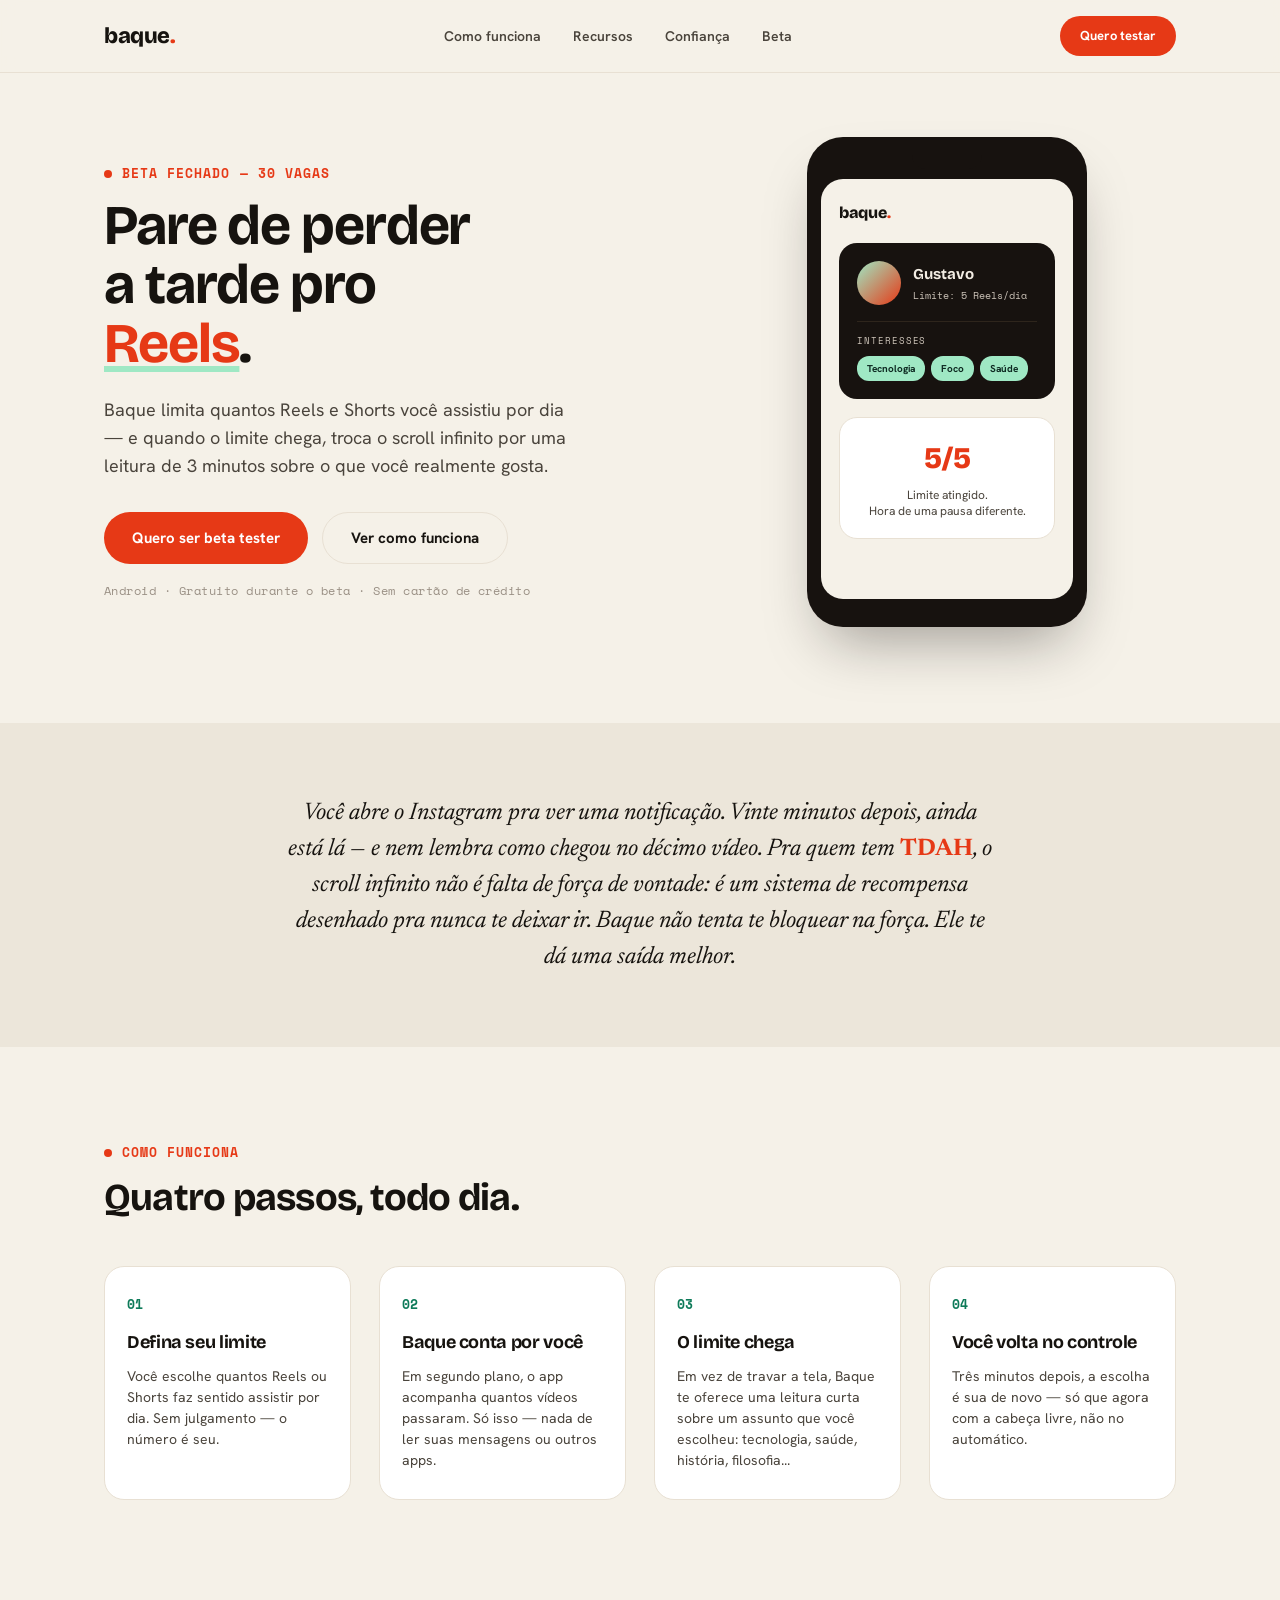
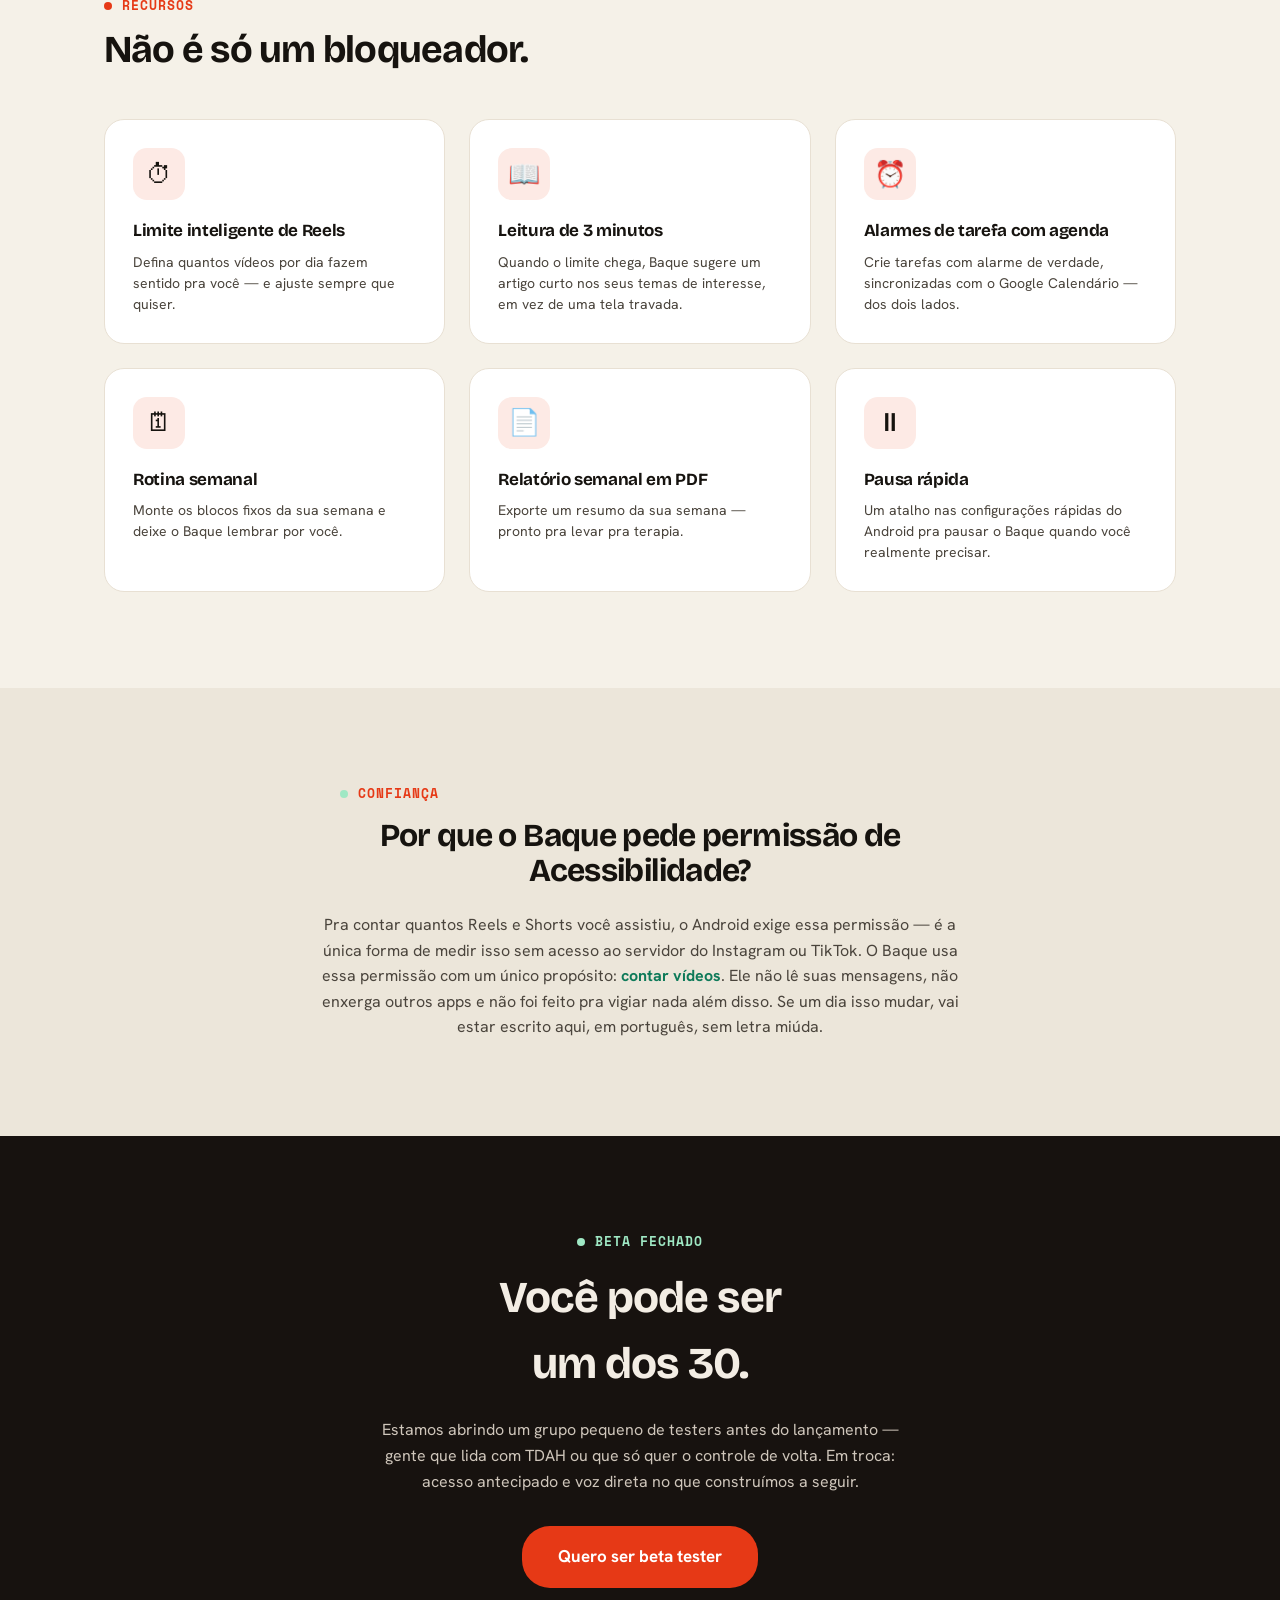
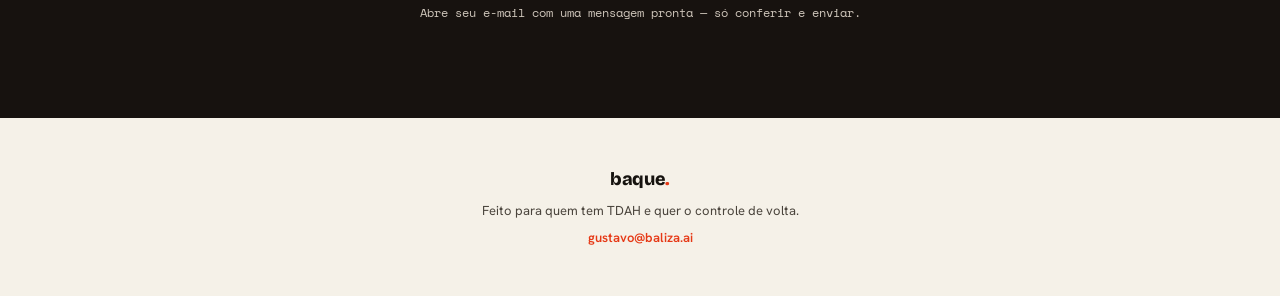
==== index.html @ 94f16aa5 "Site inicial do Baque" ====
<!DOCTYPE html>
<html lang="pt-BR">
<head>
<meta charset="UTF-8" />
<meta name="viewport" content="width=device-width, initial-scale=1.0" />
<title>baque. — Reels têm hora. Você tem o controle.</title>
<meta name="description" content="Baque é o app que limita Reels e Shorts no seu ritmo, troca o scroll infinito por uma leitura de 3 minutos e organiza sua rotina. Feito para quem tem TDAH." />
<link rel="preconnect" href="https://fonts.googleapis.com">
<link rel="preconnect" href="https://fonts.gstatic.com" crossorigin>
<link href="https://fonts.googleapis.com/css2?family=Bricolage+Grotesque:opsz,wght@12..96,400..800&family=Hanken+Grotesk:wght@400;500;600;700&family=Space+Mono:wght@400;700&family=Newsreader:ital@1&display=swap" rel="stylesheet">
<link rel="stylesheet" href="styles.css">
</head>
<body>

<header class="site-header">
  <div class="wrap header-inner">
    <a href="#top" class="wordmark">baque<span class="dot">.</span></a>
    <nav class="nav-links">
      <a href="#como-funciona">Como funciona</a>
      <a href="#recursos">Recursos</a>
      <a href="#confianca">Confiança</a>
      <a href="#beta">Beta</a>
    </nav>
    <a href="#beta" class="btn btn-primary btn-small">Quero testar</a>
  </div>
</header>

<main id="top">

  <!-- HERO -->
  <section class="hero">
    <div class="wrap hero-inner">
      <div class="hero-copy">
        <div class="kicker"><span class="dot-red"></span>BETA FECHADO — 30 VAGAS</div>
        <h1>Pare de perder<br>a tarde pro<br><span class="accent-underline">Reels</span>.</h1>
        <p class="lede">Baque limita quantos Reels e Shorts você assistiu por dia — e quando o limite chega, troca o scroll infinito por uma leitura de 3 minutos sobre o que você realmente gosta.</p>
        <div class="hero-ctas">
          <a class="btn btn-primary" href="#beta">Quero ser beta tester</a>
          <a class="btn btn-ghost" href="#como-funciona">Ver como funciona</a>
        </div>
        <p class="hero-note">Android · Gratuito durante o beta · Sem cartão de crédito</p>
      </div>

      <div class="hero-visual" aria-hidden="true">
        <div class="phone-mock">
          <div class="phone-notch"></div>
          <div class="phone-screen">
            <div class="mock-wordmark">baque<span class="dot">.</span></div>
            <div class="mock-hero-card">
              <div class="mock-card-row">
                <div class="mock-avatar"></div>
                <div class="mock-card-text">
                  <div class="mock-name">Gustavo</div>
                  <div class="mock-limit">Limite: 5 Reels/dia</div>
                </div>
              </div>
              <div class="mock-divider"></div>
              <div class="mock-tag-label">INTERESSES</div>
              <div class="mock-chips">
                <span class="mock-chip">Tecnologia</span>
                <span class="mock-chip">Foco</span>
                <span class="mock-chip">Saúde</span>
              </div>
            </div>
            <div class="mock-alert">
              <div class="mock-alert-num">5/5</div>
              <div class="mock-alert-text">Limite atingido.<br>Hora de uma pausa diferente.</div>
            </div>
          </div>
        </div>
      </div>
    </div>
  </section>

  <!-- PROBLEMA -->
  <section class="problem">
    <div class="wrap problem-inner">
      <p class="problem-text">
        Você abre o Instagram pra ver uma notificação. Vinte minutos depois, ainda está lá —
        e nem lembra como chegou no décimo vídeo. Pra quem tem <strong>TDAH</strong>, o scroll
        infinito não é falta de força de vontade: é um sistema de recompensa desenhado pra
        nunca te deixar ir. Baque não tenta te bloquear na força. Ele te dá uma saída melhor.
      </p>
    </div>
  </section>

  <!-- COMO FUNCIONA -->
  <section id="como-funciona" class="how">
    <div class="wrap">
      <div class="section-head">
        <div class="kicker"><span class="dot-red"></span>COMO FUNCIONA</div>
        <h2>Quatro passos, todo dia.</h2>
      </div>

      <div class="how-grid">
        <div class="how-step">
          <div class="how-num">01</div>
          <h3>Defina seu limite</h3>
          <p>Você escolhe quantos Reels ou Shorts faz sentido assistir por dia. Sem julgamento — o número é seu.</p>
        </div>
        <div class="how-step">
          <div class="how-num">02</div>
          <h3>Baque conta por você</h3>
          <p>Em segundo plano, o app acompanha quantos vídeos passaram. Só isso — nada de ler suas mensagens ou outros apps.</p>
        </div>
        <div class="how-step">
          <div class="how-num">03</div>
          <h3>O limite chega</h3>
          <p>Em vez de travar a tela, Baque te oferece uma leitura curta sobre um assunto que você escolheu: tecnologia, saúde, história, filosofia...</p>
        </div>
        <div class="how-step">
          <div class="how-num">04</div>
          <h3>Você volta no controle</h3>
          <p>Três minutos depois, a escolha é sua de novo — só que agora com a cabeça livre, não no automático.</p>
        </div>
      </div>
    </div>
  </section>

  <!-- RECURSOS -->
  <section id="recursos" class="features">
    <div class="wrap">
      <div class="section-head">
        <div class="kicker"><span class="dot-red"></span>RECURSOS</div>
        <h2>Não é só um bloqueador.</h2>
      </div>

      <div class="features-grid">
        <article class="feature-card">
          <div class="feature-icon">⏱</div>
          <h3>Limite inteligente de Reels</h3>
          <p>Defina quantos vídeos por dia fazem sentido pra você — e ajuste sempre que quiser.</p>
        </article>
        <article class="feature-card">
          <div class="feature-icon">📖</div>
          <h3>Leitura de 3 minutos</h3>
          <p>Quando o limite chega, Baque sugere um artigo curto nos seus temas de interesse, em vez de uma tela travada.</p>
        </article>
        <article class="feature-card">
          <div class="feature-icon">⏰</div>
          <h3>Alarmes de tarefa com agenda</h3>
          <p>Crie tarefas com alarme de verdade, sincronizadas com o Google Calendário — dos dois lados.</p>
        </article>
        <article class="feature-card">
          <div class="feature-icon">🗓</div>
          <h3>Rotina semanal</h3>
          <p>Monte os blocos fixos da sua semana e deixe o Baque lembrar por você.</p>
        </article>
        <article class="feature-card">
          <div class="feature-icon">📄</div>
          <h3>Relatório semanal em PDF</h3>
          <p>Exporte um resumo da sua semana — pronto pra levar pra terapia.</p>
        </article>
        <article class="feature-card">
          <div class="feature-icon">⏸</div>
          <h3>Pausa rápida</h3>
          <p>Um atalho nas configurações rápidas do Android pra pausar o Baque quando você realmente precisar.</p>
        </article>
      </div>
    </div>
  </section>

  <!-- CONFIANÇA -->
  <section id="confianca" class="trust">
    <div class="wrap trust-inner">
      <div class="section-head">
        <div class="kicker"><span class="dot-green"></span>CONFIANÇA</div>
        <h2>Por que o Baque pede permissão de Acessibilidade?</h2>
      </div>
      <p class="trust-text">
        Pra contar quantos Reels e Shorts você assistiu, o Android exige essa permissão —
        é a única forma de medir isso sem acesso ao servidor do Instagram ou TikTok.
        O Baque usa essa permissão com um único propósito: <strong>contar vídeos</strong>.
        Ele não lê suas mensagens, não enxerga outros apps e não foi feito pra vigiar nada
        além disso. Se um dia isso mudar, vai estar escrito aqui, em português, sem letra miúda.
      </p>
    </div>
  </section>

  <!-- BETA CTA -->
  <section id="beta" class="beta">
    <div class="wrap beta-inner">
      <div class="kicker kicker-on-dark"><span class="dot-green"></span>BETA FECHADO</div>
      <h2>Você pode ser<br>um dos 30.</h2>
      <p class="beta-text">
        Estamos abrindo um grupo pequeno de testers antes do lançamento — gente que lida
        com TDAH ou que só quer o controle de volta. Em troca: acesso antecipado e voz
        direta no que construímos a seguir.
      </p>
      <a
        class="btn btn-primary btn-large"
        href="mailto:gustavo@baliza.ai?subject=Quero%20ser%20beta%20tester%20do%20Baque&body=Oi%2C%20Gustavo!%0A%0AQuero%20participar%20do%20beta%20do%20Baque.%0A%0AMeu%20celular%20%C3%A9%20Android%20e%20uso%20Reels%2FShorts%20%5Bsempre%20%2F%20de%20vez%20em%20quando%5D.%0A%0AObrigado!"
      >Quero ser beta tester</a>
      <p class="beta-note">Abre seu e-mail com uma mensagem pronta — só conferir e enviar.</p>
    </div>
  </section>

</main>

<footer class="site-footer">
  <div class="wrap footer-inner">
    <div class="wordmark wordmark-small">baque<span class="dot">.</span></div>
    <p>Feito para quem tem TDAH e quer o controle de volta.</p>
    <a href="mailto:gustavo@baliza.ai">gustavo@baliza.ai</a>
  </div>
</footer>

<script src="script.js"></script>
</body>
</html>
---- styles.css ----
:root {
  /* Paleta — extraída 1:1 de app/src/main/res/values/colors.xml */
  --primary: #E63916;
  --primary-light: #FDEAE5;
  --primary-dark: #C02E10;
  --on-primary: #FFFFFF;

  --accent: #9FE8C4;
  --accent-light: #E0F8EE;
  --accent-dark: #0E7A59;
  --green-dark: #0E2A22;

  --bg: #F5F1E8;
  --cream-dark: #ECE6DA;
  --surface: #FFFFFF;

  --dark-card: #17120F;
  --dark-card-surface: #231B15;
  --on-dark: #F3EDE4;
  --on-dark-muted: #CFC6BB;

  --border: #E8E0D3;
  --text-primary: #16130F;
  --text-secondary: #4A443C;
  --text-hint: #9A9085;

  --font-display: 'Bricolage Grotesque', sans-serif;
  --font-body: 'Hanken Grotesk', sans-serif;
  --font-mono: 'Space Mono', monospace;
  --font-serif: 'Newsreader', serif;
}

* { box-sizing: border-box; }

html { scroll-behavior: smooth; }

body {
  margin: 0;
  background: var(--bg);
  color: var(--text-primary);
  font-family: var(--font-body);
  font-size: 16px;
  line-height: 1.5;
  -webkit-font-smoothing: antialiased;
}

.wrap {
  max-width: 1120px;
  margin: 0 auto;
  padding: 0 24px;
}

h1, h2, h3 {
  font-family: var(--font-display);
  font-weight: 700;
  letter-spacing: -0.02em;
  margin: 0;
  color: var(--text-primary);
}

p { margin: 0; color: var(--text-secondary); }

a { text-decoration: none; color: inherit; }

.kicker {
  display: flex;
  align-items: center;
  gap: 10px;
  font-family: var(--font-mono);
  font-size: 13px;
  font-weight: 700;
  letter-spacing: 0.08em;
  color: var(--primary);
  margin-bottom: 14px;
}
.kicker-on-dark { color: var(--accent); }

.dot-red, .dot-green {
  width: 8px; height: 8px; border-radius: 50%; flex: none;
}
.dot-red { background: var(--primary); }
.dot-green { background: var(--accent); }

/* ── Header ───────────────────────────────────────────── */

.site-header {
  position: sticky;
  top: 0;
  z-index: 50;
  background: rgba(245, 241, 232, 0.92);
  backdrop-filter: blur(8px);
  border-bottom: 1px solid var(--border);
}

.header-inner {
  display: flex;
  align-items: center;
  justify-content: space-between;
  height: 72px;
}

.wordmark {
  font-family: var(--font-display);
  font-weight: 800;
  font-size: 22px;
  letter-spacing: -0.02em;
  color: var(--text-primary);
}
.wordmark .dot { color: var(--primary); }
.wordmark-small { font-size: 18px; }

.nav-links { display: flex; gap: 32px; }
.nav-links a {
  font-size: 14px;
  font-weight: 600;
  color: var(--text-secondary);
}
.nav-links a:hover { color: var(--primary); }

/* ── Buttons ──────────────────────────────────────────── */

.btn {
  display: inline-flex;
  align-items: center;
  justify-content: center;
  font-family: var(--font-body);
  font-weight: 700;
  font-size: 15px;
  padding: 14px 28px;
  border-radius: 28px;
  transition: transform 0.15s ease, opacity 0.15s ease;
}
.btn:hover { transform: translateY(-1px); opacity: 0.92; }
.btn-primary { background: var(--primary); color: var(--on-primary); }
.btn-ghost { background: transparent; color: var(--text-primary); border: 1px solid var(--border); }
.btn-small { padding: 10px 20px; font-size: 13px; }
.btn-large { padding: 18px 36px; font-size: 17px; }

/* ── Hero ─────────────────────────────────────────────── */

.hero { padding: 64px 0 96px; }

.hero-inner {
  display: grid;
  grid-template-columns: 1.1fr 0.9fr;
  gap: 56px;
  align-items: center;
}

.hero h1 {
  font-size: 56px;
  line-height: 1.05;
  margin-bottom: 22px;
}

.accent-underline {
  color: var(--primary);
  text-decoration: underline;
  text-decoration-color: var(--accent);
  text-decoration-thickness: 6px;
  text-underline-offset: 4px;
}

.lede {
  font-size: 18px;
  line-height: 1.55;
  max-width: 480px;
  margin-bottom: 32px;
}

.hero-ctas { display: flex; gap: 14px; flex-wrap: wrap; margin-bottom: 18px; }

.hero-note {
  font-family: var(--font-mono);
  font-size: 12px;
  color: var(--text-hint);
  letter-spacing: 0.04em;
}

/* ── Hero phone mock ──────────────────────────────────── */

.hero-visual { display: flex; justify-content: center; }

.phone-mock {
  width: 280px;
  background: var(--dark-card);
  border-radius: 36px;
  padding: 14px 14px 28px;
  box-shadow: 0 30px 60px -20px rgba(23, 18, 15, 0.4);
}

.phone-notch {
  width: 70px; height: 18px;
  background: var(--dark-card);
  border-radius: 0 0 14px 14px;
  margin: 0 auto 10px;
}

.phone-screen {
  background: var(--bg);
  border-radius: 22px;
  padding: 22px 18px;
  min-height: 420px;
}

.mock-wordmark {
  font-family: var(--font-display);
  font-weight: 800;
  font-size: 16px;
  margin-bottom: 18px;
}
.mock-wordmark .dot { color: var(--primary); }

.mock-hero-card {
  background: var(--dark-card);
  border-radius: 18px;
  padding: 18px;
  margin-bottom: 18px;
}

.mock-card-row { display: flex; align-items: center; gap: 12px; }

.mock-avatar {
  width: 44px; height: 44px; border-radius: 50%;
  background: linear-gradient(135deg, var(--accent), var(--primary));
  flex: none;
}

.mock-name { color: var(--on-dark); font-weight: 700; font-size: 15px; font-family: var(--font-display); }
.mock-limit { color: var(--on-dark-muted); font-family: var(--font-mono); font-size: 10px; margin-top: 2px; }

.mock-divider { height: 1px; background: #2E251C; margin: 16px 0 12px; }

.mock-tag-label {
  font-family: var(--font-mono);
  font-size: 9px;
  letter-spacing: 0.1em;
  color: var(--on-dark-muted);
  margin-bottom: 8px;
}

.mock-chips { display: flex; gap: 6px; flex-wrap: wrap; }
.mock-chip {
  background: var(--accent);
  color: var(--green-dark);
  font-size: 10px;
  font-weight: 700;
  padding: 5px 10px;
  border-radius: 12px;
}

.mock-alert {
  background: var(--surface);
  border: 1px solid var(--border);
  border-radius: 18px;
  padding: 18px;
  text-align: center;
}
.mock-alert-num {
  font-family: var(--font-display);
  font-size: 30px;
  font-weight: 800;
  color: var(--primary);
}
.mock-alert-text {
  font-size: 12px;
  color: var(--text-secondary);
  margin-top: 6px;
  line-height: 1.4;
}

/* ── Problem ──────────────────────────────────────────── */

.problem { background: var(--cream-dark); padding: 72px 0; }
.problem-inner { max-width: 760px; margin: 0 auto; text-align: center; }
.problem-text {
  font-family: var(--font-serif);
  font-style: italic;
  font-size: 24px;
  line-height: 1.5;
  color: var(--text-primary);
}
.problem-text strong { color: var(--primary); font-style: normal; }

/* ── Section heads ────────────────────────────────────── */

.section-head { max-width: 600px; margin-bottom: 48px; }
.section-head h2 { font-size: 38px; line-height: 1.1; }

/* ── How it works ─────────────────────────────────────── */

.how { padding: 96px 0; }

.how-grid {
  display: grid;
  grid-template-columns: repeat(4, 1fr);
  gap: 28px;
}

.how-step {
  background: var(--surface);
  border: 1px solid var(--border);
  border-radius: 20px;
  padding: 28px 22px;
}

.how-num {
  font-family: var(--font-mono);
  font-size: 13px;
  font-weight: 700;
  color: var(--accent-dark);
  margin-bottom: 14px;
}

.how-step h3 { font-size: 18px; margin-bottom: 10px; }
.how-step p { font-size: 14px; line-height: 1.5; }

/* ── Features ─────────────────────────────────────────── */

.features { padding: 0 0 96px; }

.features-grid {
  display: grid;
  grid-template-columns: repeat(3, 1fr);
  gap: 24px;
}

.feature-card {
  background: var(--surface);
  border: 1px solid var(--border);
  border-radius: 20px;
  padding: 28px;
}

.feature-icon {
  font-size: 26px;
  width: 52px; height: 52px;
  display: flex; align-items: center; justify-content: center;
  background: var(--primary-light);
  border-radius: 14px;
  margin-bottom: 18px;
}

.feature-card h3 { font-size: 17px; margin-bottom: 8px; }
.feature-card p { font-size: 14px; line-height: 1.5; }

/* ── Trust ────────────────────────────────────────────── */

.trust { background: var(--cream-dark); padding: 96px 0; }
.trust-inner { max-width: 720px; margin: 0 auto; text-align: center; }
.trust .section-head { margin: 0 auto 24px; }
.trust h2 { font-size: 32px; }
.trust-text { font-size: 16px; line-height: 1.6; }
.trust-text strong { color: var(--accent-dark); }

/* ── Beta CTA ─────────────────────────────────────────── */

.beta {
  background: var(--dark-card);
  padding: 96px 0;
  text-align: center;
}
.beta-inner { max-width: 600px; margin: 0 auto; }
.beta .kicker { justify-content: center; }
.beta h2 { color: var(--on-dark); font-size: 44px; margin-bottom: 20px; }
.beta-text { color: var(--on-dark-muted); font-size: 16px; line-height: 1.6; margin-bottom: 32px; }
.beta-note { color: var(--on-dark-muted); font-family: var(--font-mono); font-size: 12px; margin-top: 16px; }

/* ── Footer ───────────────────────────────────────────── */

.site-footer { padding: 48px 0; text-align: center; }
.footer-inner { display: flex; flex-direction: column; align-items: center; gap: 8px; }
.footer-inner p { font-size: 13px; }
.footer-inner a { font-size: 13px; color: var(--primary); font-weight: 600; }

/* ── Mobile nav toggle ────────────────────────────────── */

.nav-toggle { display: none; }

/* ── Responsive ───────────────────────────────────────── */

@media (max-width: 880px) {
  .hero-inner { grid-template-columns: 1fr; }
  .hero-visual { order: -1; }
  .hero h1 { font-size: 42px; }
  .how-grid { grid-template-columns: repeat(2, 1fr); }
  .features-grid { grid-template-columns: repeat(2, 1fr); }
  .nav-links { display: none; }
}

@media (max-width: 560px) {
  .hero h1 { font-size: 34px; }
  .section-head h2 { font-size: 28px; }
  .how-grid { grid-template-columns: 1fr; }
  .features-grid { grid-template-columns: 1fr; }
  .beta h2 { font-size: 32px; }
  .phone-mock { width: 240px; }
}
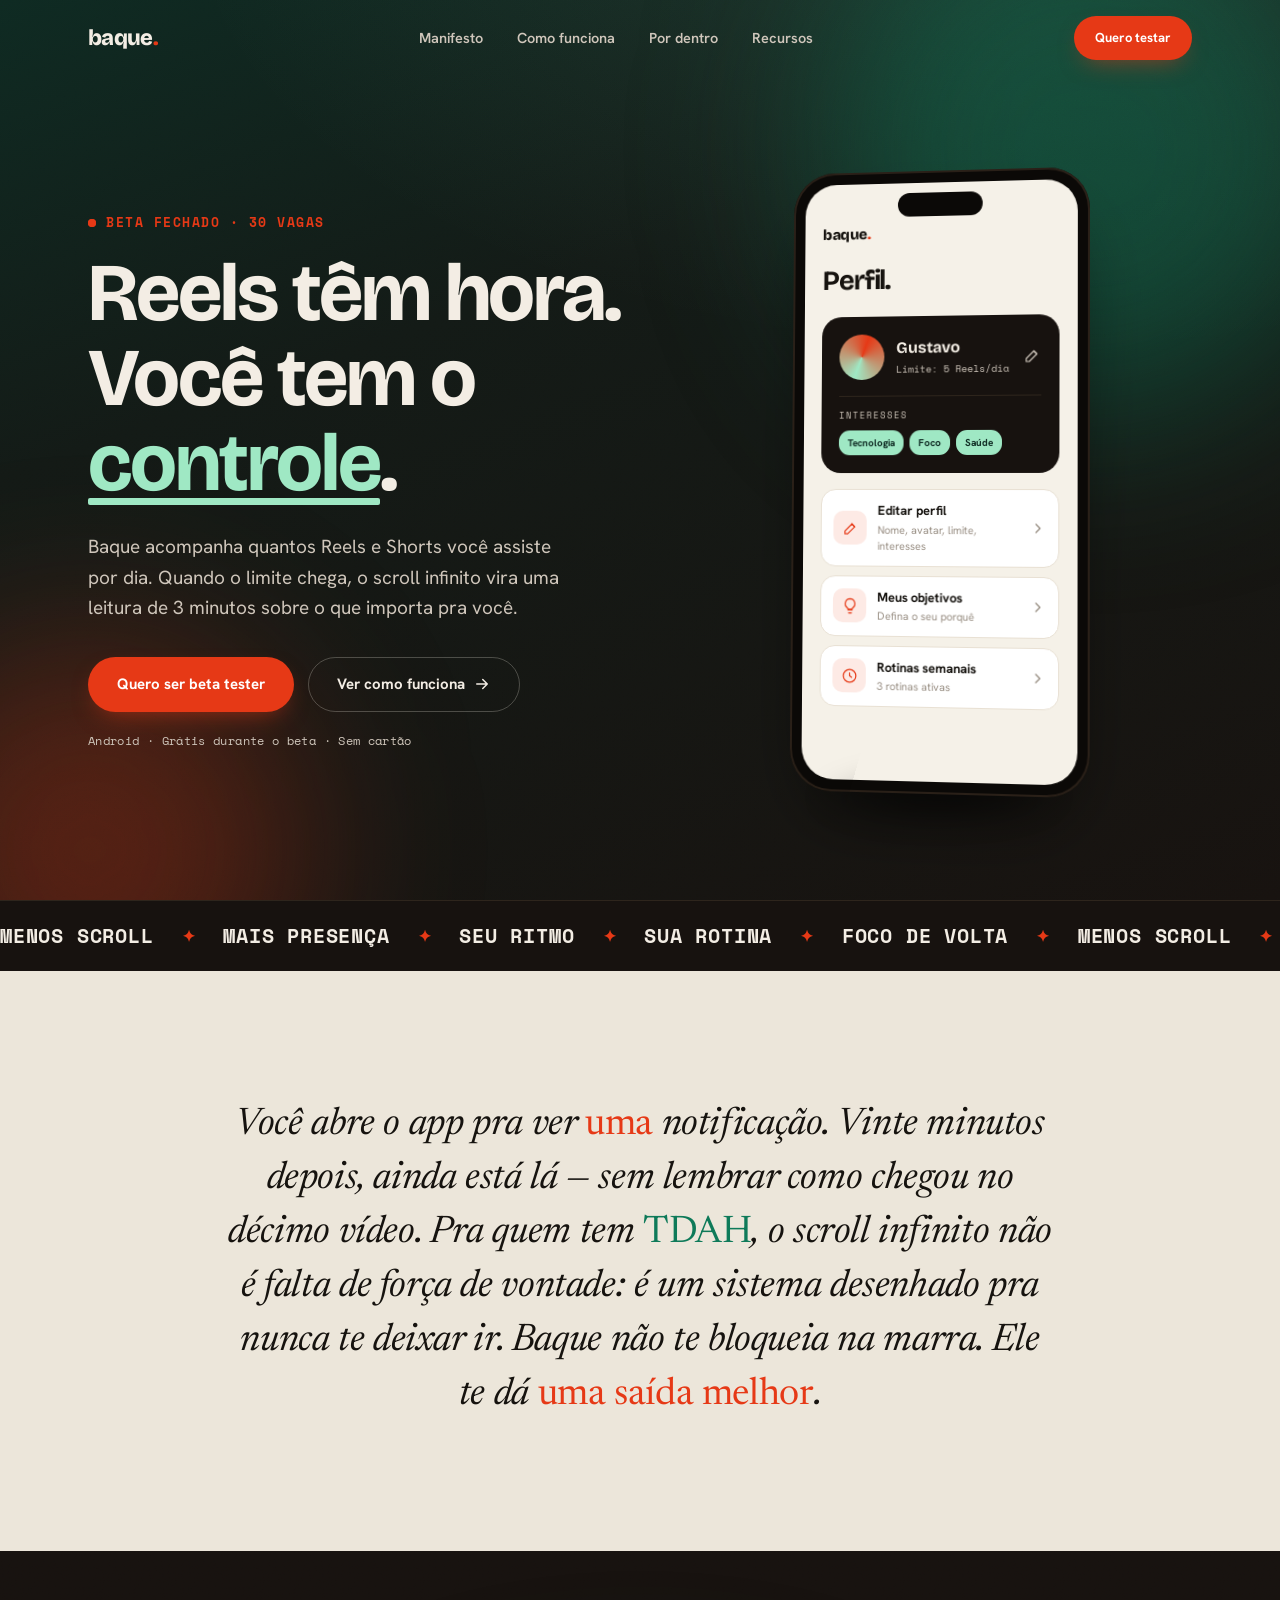
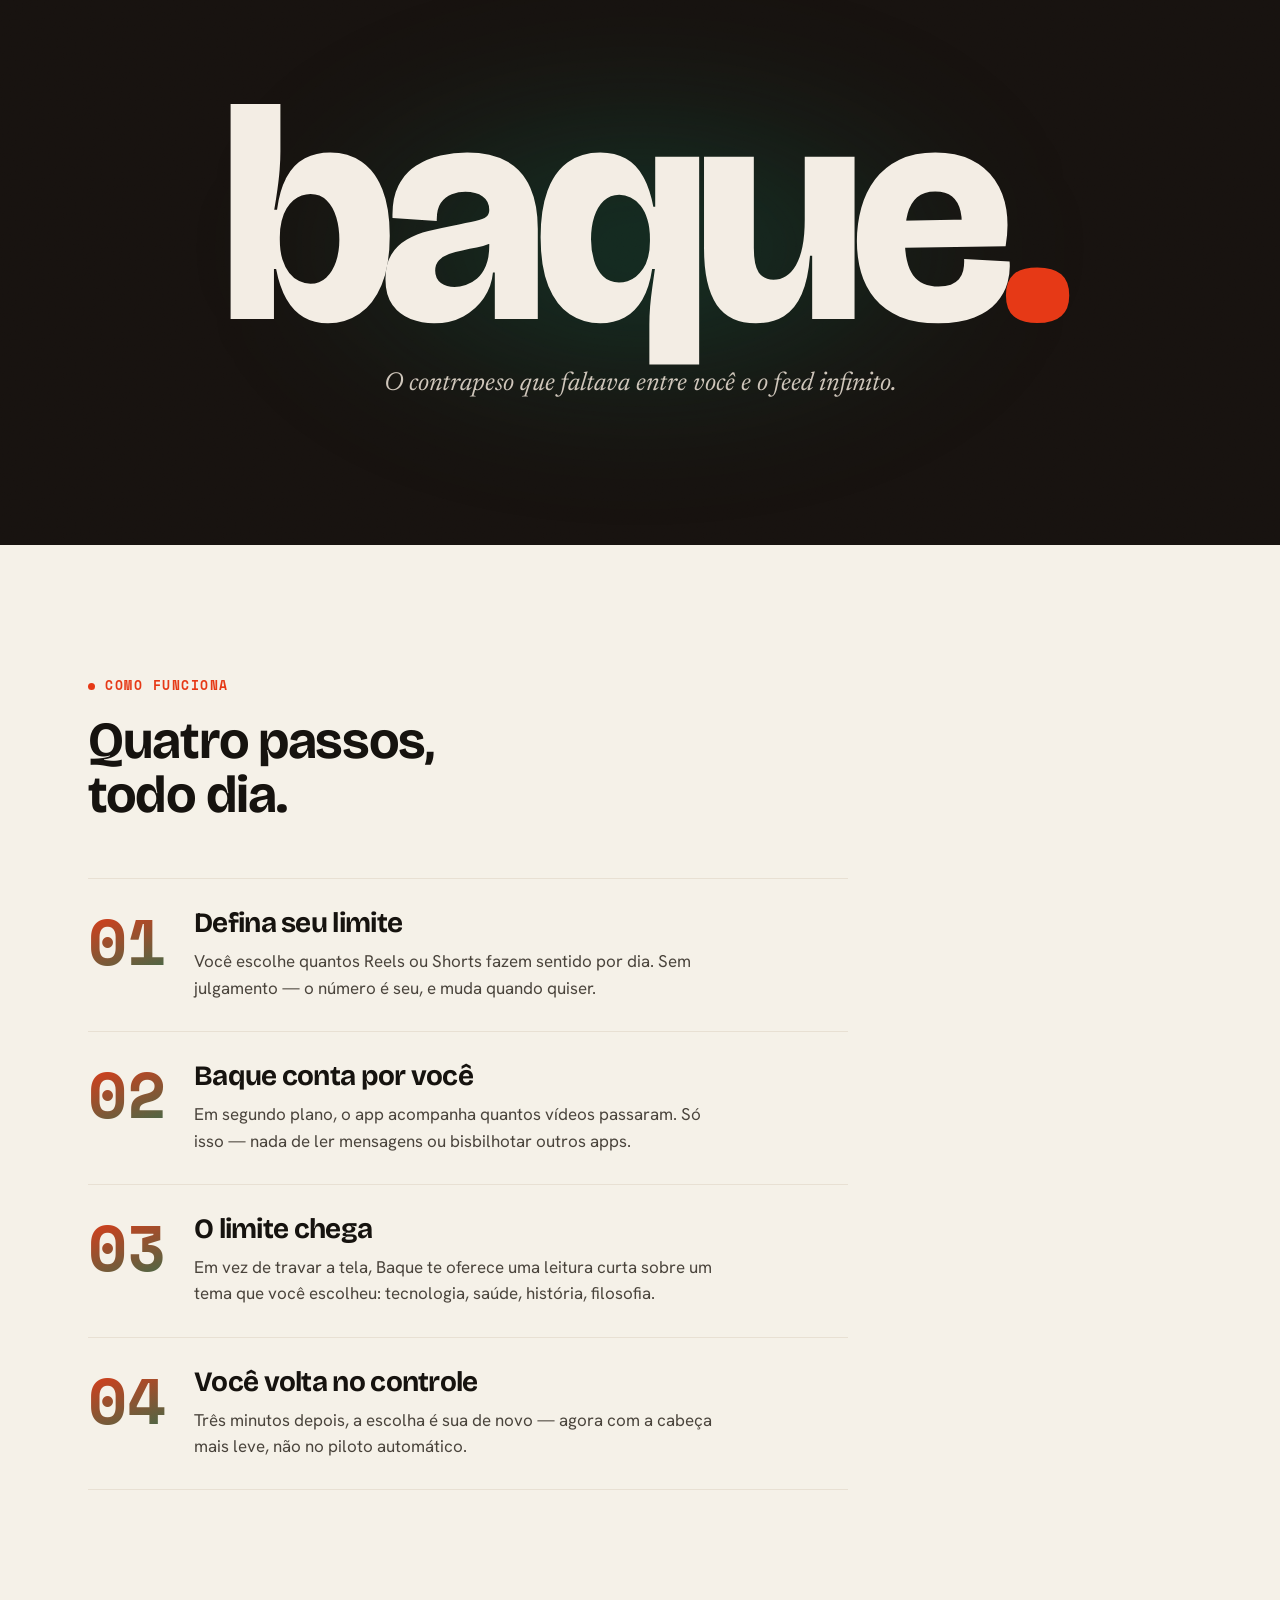
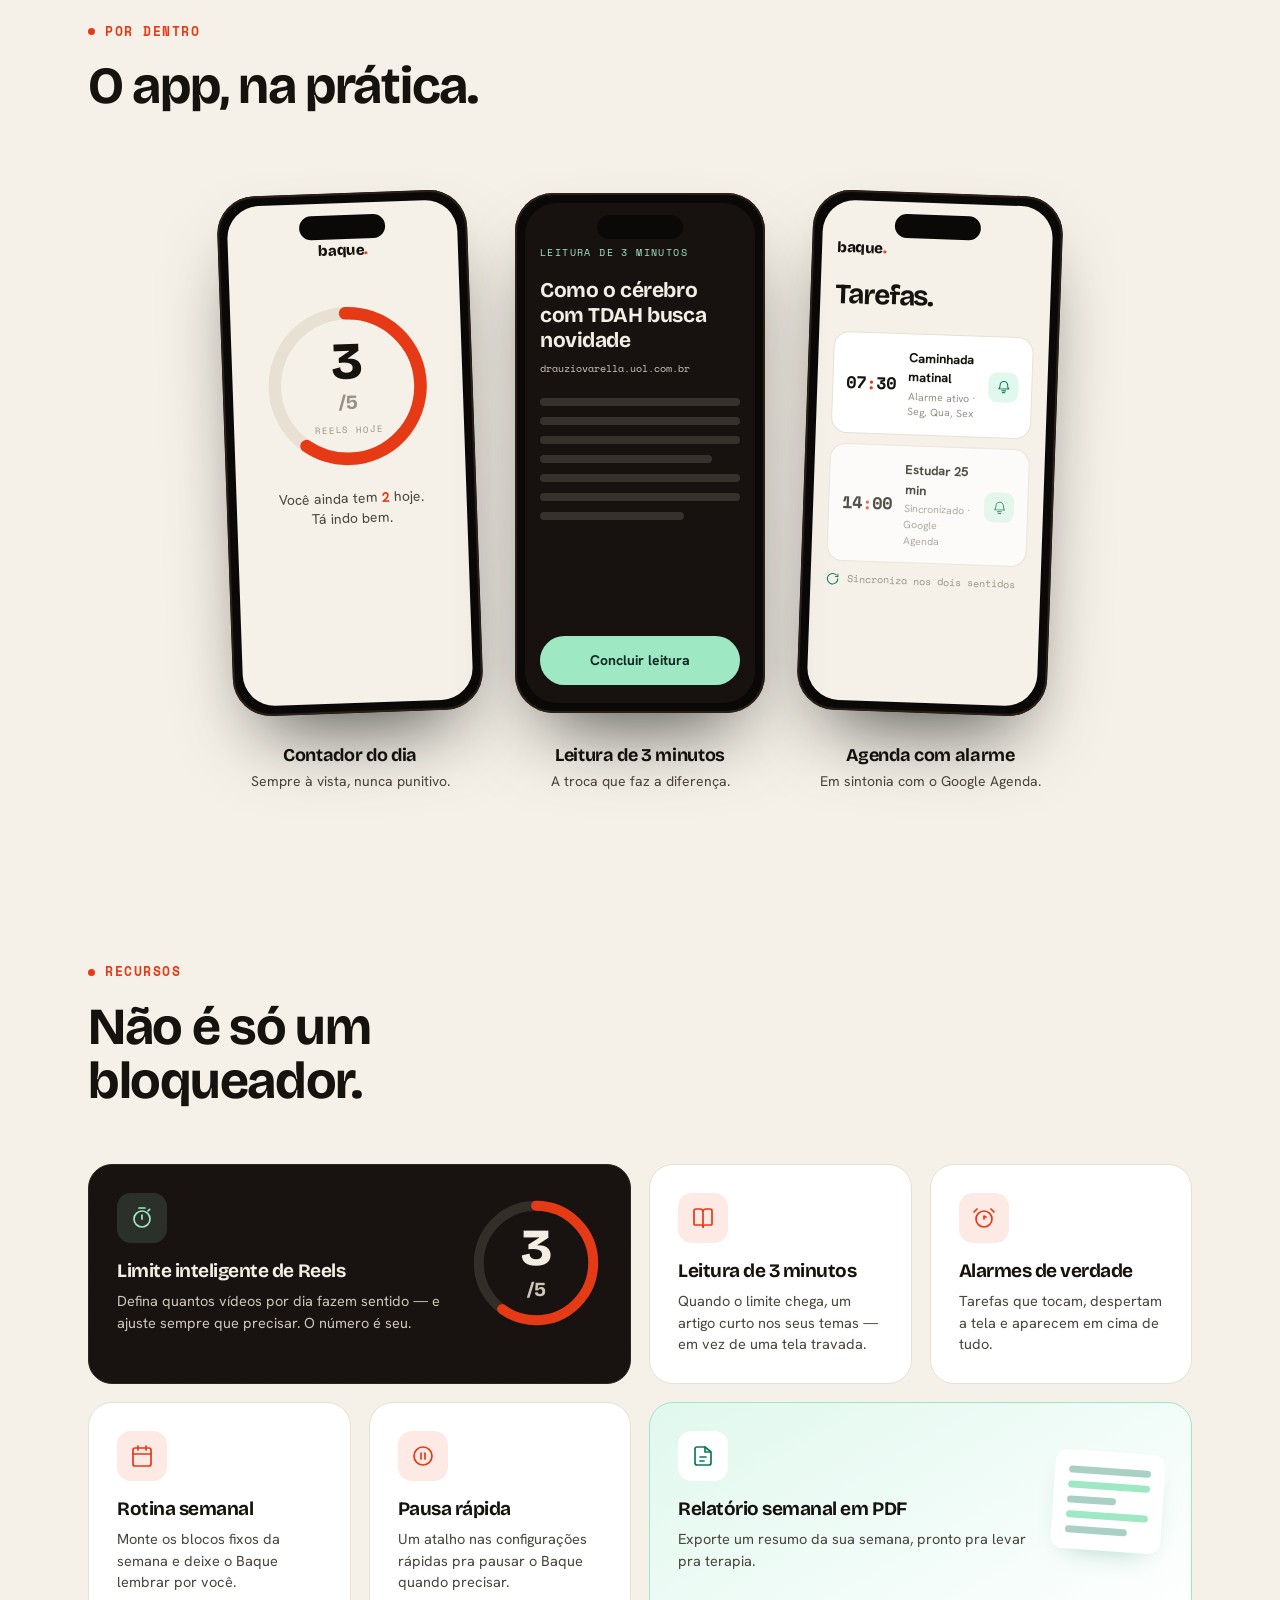
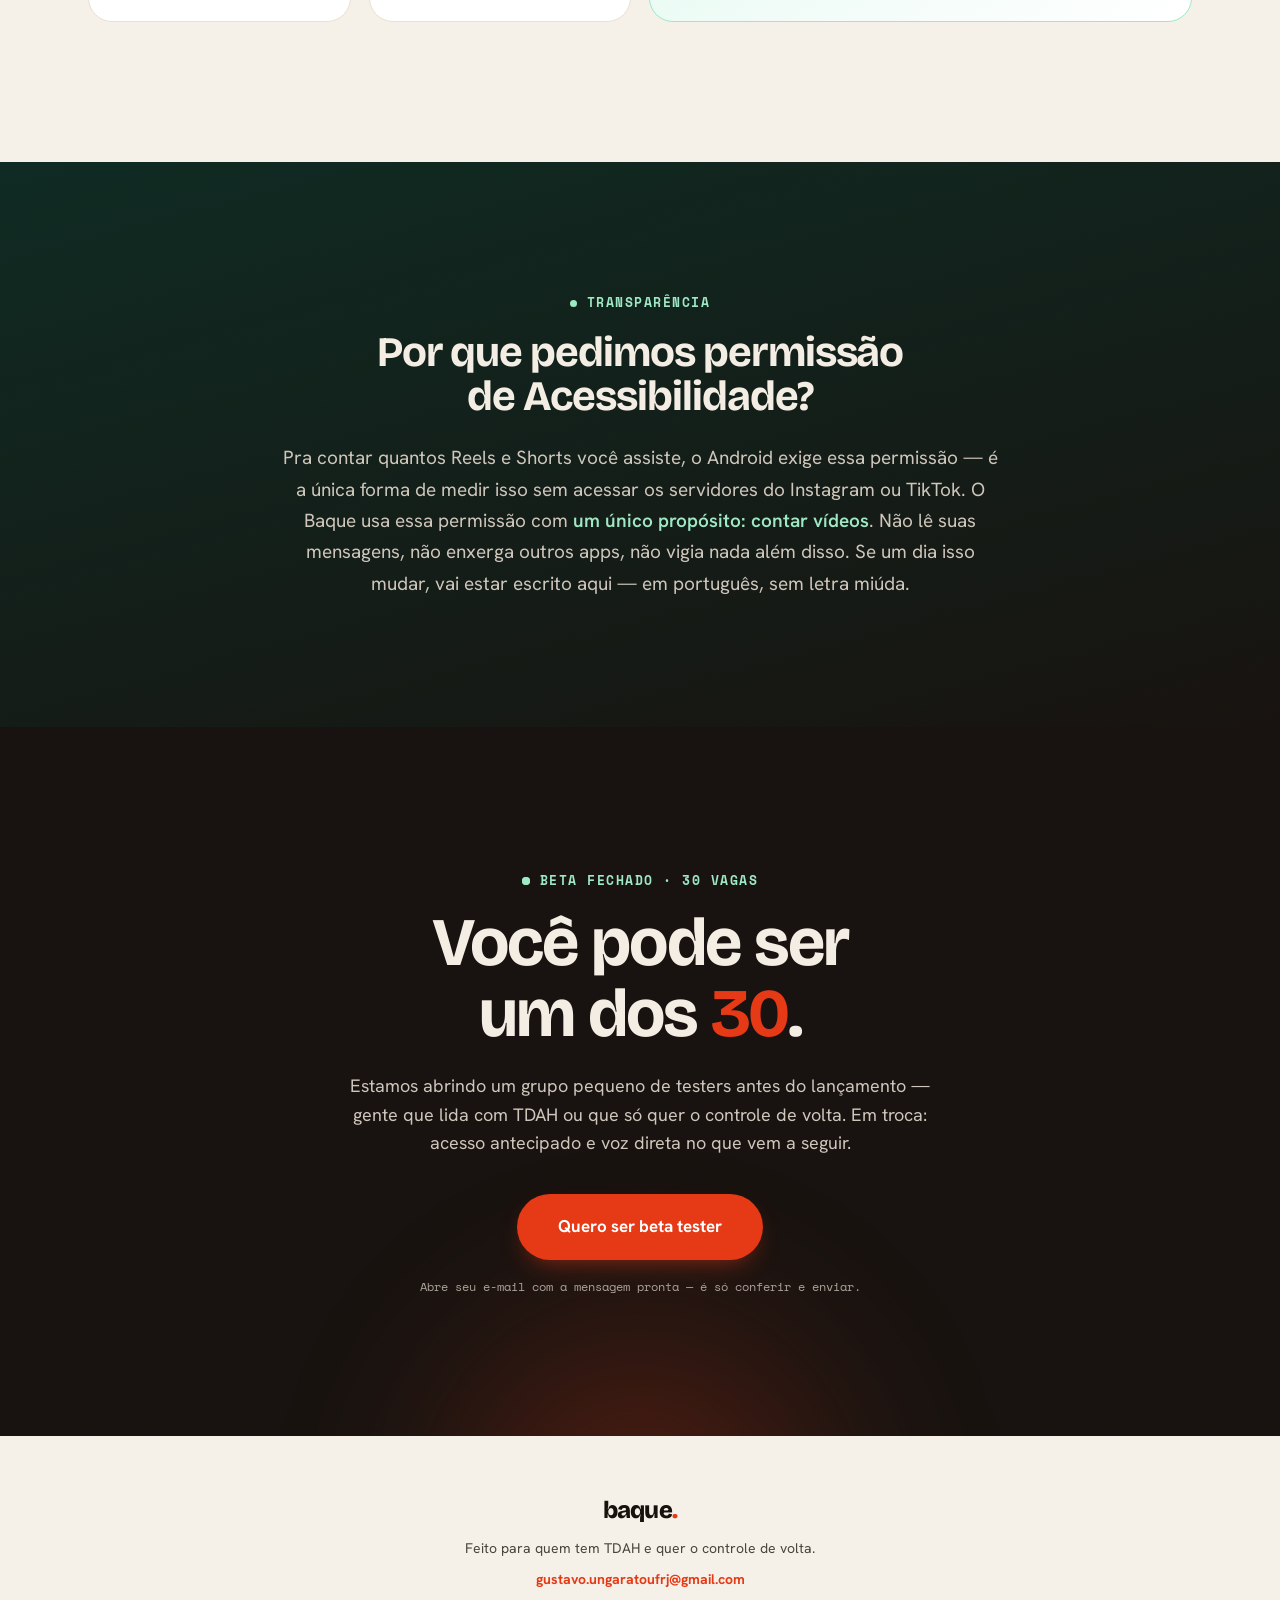
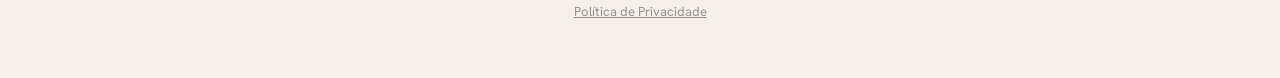
==== commit bc359b8e: "Redesign do site (movimento, mockups, gradientes) e adiciona política de privacidade" ====
--- a/index.html
+++ b/index.html
@@ -4,22 +4,28 @@
 <meta charset="UTF-8" />
 <meta name="viewport" content="width=device-width, initial-scale=1.0" />
 <title>baque. — Reels têm hora. Você tem o controle.</title>
-<meta name="description" content="Baque é o app que limita Reels e Shorts no seu ritmo, troca o scroll infinito por uma leitura de 3 minutos e organiza sua rotina. Feito para quem tem TDAH." />
+<meta name="description" content="Baque limita Reels e Shorts no seu ritmo, troca o scroll infinito por uma leitura de 3 minutos e organiza sua rotina. Feito para quem tem TDAH." />
+<meta property="og:title" content="baque. — Reels têm hora." />
+<meta property="og:description" content="O app que devolve o controle do seu tempo. Beta fechado, 30 vagas." />
+<meta property="og:type" content="website" />
 <link rel="preconnect" href="https://fonts.googleapis.com">
 <link rel="preconnect" href="https://fonts.gstatic.com" crossorigin>
-<link href="https://fonts.googleapis.com/css2?family=Bricolage+Grotesque:opsz,wght@12..96,400..800&family=Hanken+Grotesk:wght@400;500;600;700&family=Space+Mono:wght@400;700&family=Newsreader:ital@1&display=swap" rel="stylesheet">
+<link href="https://fonts.googleapis.com/css2?family=Bricolage+Grotesque:opsz,wght@12..96,400..800&family=Hanken+Grotesk:wght@400;500;600;700&family=Space+Mono:wght@400;700&family=Newsreader:ital,opsz,wght@1,6..72,400;1,6..72,500&display=swap" rel="stylesheet">
 <link rel="stylesheet" href="styles.css">
 </head>
 <body>
 
-<header class="site-header">
+<div class="scroll-progress" id="scrollProgress" aria-hidden="true"></div>
+
+<!-- ══════════════════ HEADER ══════════════════ -->
+<header class="site-header is-top" id="siteHeader">
   <div class="wrap header-inner">
-    <a href="#top" class="wordmark">baque<span class="dot">.</span></a>
+    <a href="#top" class="wordmark" aria-label="Baque">baque<span class="dot">.</span></a>
     <nav class="nav-links">
-      <a href="#como-funciona">Como funciona</a>
+      <a href="#manifesto">Manifesto</a>
+      <a href="#como">Como funciona</a>
+      <a href="#dentro">Por dentro</a>
       <a href="#recursos">Recursos</a>
-      <a href="#confianca">Confiança</a>
-      <a href="#beta">Beta</a>
     </nav>
     <a href="#beta" class="btn btn-primary btn-small">Quero testar</a>
   </div>
@@ -27,171 +33,365 @@
 
 <main id="top">
 
-  <!-- HERO -->
-  <section class="hero">
+  <!-- ══════════════════ HERO ══════════════════ -->
+  <section class="hero" id="hero">
+    <div class="hero-glow hero-glow-a" aria-hidden="true"></div>
+    <div class="hero-glow hero-glow-b" aria-hidden="true"></div>
+    <div class="grain" aria-hidden="true"></div>
+
     <div class="wrap hero-inner">
       <div class="hero-copy">
-        <div class="kicker"><span class="dot-red"></span>BETA FECHADO — 30 VAGAS</div>
-        <h1>Pare de perder<br>a tarde pro<br><span class="accent-underline">Reels</span>.</h1>
-        <p class="lede">Baque limita quantos Reels e Shorts você assistiu por dia — e quando o limite chega, troca o scroll infinito por uma leitura de 3 minutos sobre o que você realmente gosta.</p>
-        <div class="hero-ctas">
-          <a class="btn btn-primary" href="#beta">Quero ser beta tester</a>
-          <a class="btn btn-ghost" href="#como-funciona">Ver como funciona</a>
+        <div class="kicker reveal"><span class="pulse-dot"></span>BETA FECHADO · 30 VAGAS</div>
+        <h1 class="hero-title">
+          <span class="line reveal" data-d="1">Reels têm hora.</span>
+          <span class="line reveal" data-d="2">Você tem o <em>controle</em>.</span>
+        </h1>
+        <p class="lede reveal" data-d="3">
+          Baque acompanha quantos Reels e Shorts você assiste por dia. Quando o limite
+          chega, o scroll infinito vira uma leitura de 3 minutos sobre o que importa pra você.
+        </p>
+        <div class="hero-ctas reveal" data-d="4">
+          <a class="btn btn-primary btn-mag" href="#beta">Quero ser beta tester</a>
+          <a class="btn btn-ghost" href="#como">
+            Ver como funciona
+            <svg viewBox="0 0 24 24" class="ic-inline"><path d="M5 12h14M13 6l6 6-6 6"/></svg>
+          </a>
         </div>
-        <p class="hero-note">Android · Gratuito durante o beta · Sem cartão de crédito</p>
-      </div>
-
-      <div class="hero-visual" aria-hidden="true">
-        <div class="phone-mock">
-          <div class="phone-notch"></div>
-          <div class="phone-screen">
-            <div class="mock-wordmark">baque<span class="dot">.</span></div>
-            <div class="mock-hero-card">
-              <div class="mock-card-row">
-                <div class="mock-avatar"></div>
-                <div class="mock-card-text">
-                  <div class="mock-name">Gustavo</div>
-                  <div class="mock-limit">Limite: 5 Reels/dia</div>
-                </div>
-              </div>
-              <div class="mock-divider"></div>
-              <div class="mock-tag-label">INTERESSES</div>
-              <div class="mock-chips">
-                <span class="mock-chip">Tecnologia</span>
-                <span class="mock-chip">Foco</span>
-                <span class="mock-chip">Saúde</span>
-              </div>
-            </div>
-            <div class="mock-alert">
-              <div class="mock-alert-num">5/5</div>
-              <div class="mock-alert-text">Limite atingido.<br>Hora de uma pausa diferente.</div>
-            </div>
-          </div>
+        <p class="hero-note reveal" data-d="5">Android · Grátis durante o beta · Sem cartão</p>
+      </div>
+
+      <div class="hero-stage reveal" data-d="3">
+        <!-- DEVICE: tela de Perfil -->
+        <div class="device device-float" id="heroDevice">
+          <div class="device-frame">
+            <div class="device-island"></div>
+            <div class="device-screen screen-cream">
+              <div class="s-wordmark">baque<span class="dot">.</span></div>
+              <div class="s-h1">Perfil.</div>
+
+              <div class="s-hero-card">
+                <div class="s-card-top">
+                  <div class="s-avatar"></div>
+                  <div>
+                    <div class="s-name">Gustavo</div>
+                    <div class="s-limit">Limite: 5 Reels/dia</div>
+                  </div>
+                  <svg viewBox="0 0 24 24" class="s-edit"><path d="M4 20h4L18 10l-4-4L4 16v4Z"/><path d="M14 6l4 4"/></svg>
+                </div>
+                <div class="s-divider"></div>
+                <div class="s-taglabel">INTERESSES</div>
+                <div class="s-chips">
+                  <span>Tecnologia</span><span>Foco</span><span>Saúde</span>
+                </div>
+              </div>
+
+              <div class="s-row">
+                <span class="s-row-ic"><svg viewBox="0 0 24 24"><path d="M4 20h4L18 10l-4-4L4 16v4Z"/><path d="M14 6l4 4"/></svg></span>
+                <div class="s-row-tx"><b>Editar perfil</b><i>Nome, avatar, limite, interesses</i></div>
+                <svg viewBox="0 0 24 24" class="s-chev"><path d="M9 6l6 6-6 6"/></svg>
+              </div>
+              <div class="s-row">
+                <span class="s-row-ic"><svg viewBox="0 0 24 24"><path d="M9 18h6M10 22h4M12 2a7 7 0 0 0-4 12.7c.6.5 1 1.2 1 2h6c0-.8.4-1.5 1-2A7 7 0 0 0 12 2Z"/></svg></span>
+                <div class="s-row-tx"><b>Meus objetivos</b><i>Defina o seu porquê</i></div>
+                <svg viewBox="0 0 24 24" class="s-chev"><path d="M9 6l6 6-6 6"/></svg>
+              </div>
+              <div class="s-row">
+                <span class="s-row-ic"><svg viewBox="0 0 24 24"><circle cx="12" cy="12" r="9"/><path d="M12 8v4l3 2"/></svg></span>
+                <div class="s-row-tx"><b>Rotinas semanais</b><i>3 rotinas ativas</i></div>
+                <svg viewBox="0 0 24 24" class="s-chev"><path d="M9 6l6 6-6 6"/></svg>
+              </div>
+            </div>
+          </div>
+          <div class="device-shadow" aria-hidden="true"></div>
         </div>
       </div>
     </div>
-  </section>
-
-  <!-- PROBLEMA -->
-  <section class="problem">
-    <div class="wrap problem-inner">
-      <p class="problem-text">
-        Você abre o Instagram pra ver uma notificação. Vinte minutos depois, ainda está lá —
-        e nem lembra como chegou no décimo vídeo. Pra quem tem <strong>TDAH</strong>, o scroll
-        infinito não é falta de força de vontade: é um sistema de recompensa desenhado pra
-        nunca te deixar ir. Baque não tenta te bloquear na força. Ele te dá uma saída melhor.
+
+    <a href="#manifesto" class="scroll-cue reveal" data-d="6" aria-label="Rolar">
+      <span></span>
+    </a>
+  </section>
+
+  <!-- ══════════════════ MARQUEE ══════════════════ -->
+  <div class="marquee" aria-hidden="true">
+    <div class="marquee-track">
+      <span>MENOS SCROLL</span><span class="m-dot">✦</span>
+      <span>MAIS PRESENÇA</span><span class="m-dot">✦</span>
+      <span>SEU RITMO</span><span class="m-dot">✦</span>
+      <span>SUA ROTINA</span><span class="m-dot">✦</span>
+      <span>FOCO DE VOLTA</span><span class="m-dot">✦</span>
+      <span>MENOS SCROLL</span><span class="m-dot">✦</span>
+      <span>MAIS PRESENÇA</span><span class="m-dot">✦</span>
+      <span>SEU RITMO</span><span class="m-dot">✦</span>
+      <span>SUA ROTINA</span><span class="m-dot">✦</span>
+      <span>FOCO DE VOLTA</span><span class="m-dot">✦</span>
+    </div>
+  </div>
+
+  <!-- ══════════════════ MANIFESTO / PROBLEMA ══════════════════ -->
+  <section class="manifesto" id="manifesto">
+    <div class="wrap">
+      <p class="manifesto-text reveal">
+        Você abre o app pra ver <span class="hl-r">uma</span> notificação. Vinte minutos
+        depois, ainda está lá — sem lembrar como chegou no décimo vídeo. Pra quem tem
+        <span class="hl-g">TDAH</span>, o scroll infinito não é falta de força de vontade:
+        é um sistema desenhado pra nunca te deixar ir. Baque não te bloqueia na marra.
+        Ele te dá <span class="hl-r">uma saída melhor</span>.
       </p>
     </div>
   </section>
 
-  <!-- COMO FUNCIONA -->
-  <section id="como-funciona" class="how">
+  <!-- ══════════════════ BRAND BAND ══════════════════ -->
+  <section class="brand-band">
+    <div class="grain" aria-hidden="true"></div>
+    <div class="brand-glow" aria-hidden="true"></div>
+    <div class="wrap brand-inner">
+      <div class="brand-word reveal">baque<span class="dot">.</span></div>
+      <p class="brand-tag reveal" data-d="2">
+        O contrapeso que faltava entre você e o feed infinito.
+      </p>
+    </div>
+  </section>
+
+  <!-- ══════════════════ COMO FUNCIONA ══════════════════ -->
+  <section class="how" id="como">
     <div class="wrap">
-      <div class="section-head">
+      <div class="section-head reveal">
         <div class="kicker"><span class="dot-red"></span>COMO FUNCIONA</div>
-        <h2>Quatro passos, todo dia.</h2>
-      </div>
-
-      <div class="how-grid">
-        <div class="how-step">
-          <div class="how-num">01</div>
-          <h3>Defina seu limite</h3>
-          <p>Você escolhe quantos Reels ou Shorts faz sentido assistir por dia. Sem julgamento — o número é seu.</p>
-        </div>
-        <div class="how-step">
-          <div class="how-num">02</div>
-          <h3>Baque conta por você</h3>
-          <p>Em segundo plano, o app acompanha quantos vídeos passaram. Só isso — nada de ler suas mensagens ou outros apps.</p>
-        </div>
-        <div class="how-step">
-          <div class="how-num">03</div>
-          <h3>O limite chega</h3>
-          <p>Em vez de travar a tela, Baque te oferece uma leitura curta sobre um assunto que você escolheu: tecnologia, saúde, história, filosofia...</p>
-        </div>
-        <div class="how-step">
-          <div class="how-num">04</div>
-          <h3>Você volta no controle</h3>
-          <p>Três minutos depois, a escolha é sua de novo — só que agora com a cabeça livre, não no automático.</p>
-        </div>
-      </div>
-    </div>
-  </section>
-
-  <!-- RECURSOS -->
-  <section id="recursos" class="features">
+        <h2>Quatro passos,<br>todo dia.</h2>
+      </div>
+
+      <ol class="timeline">
+        <li class="tl-step reveal">
+          <div class="tl-num">01</div>
+          <div class="tl-body">
+            <h3>Defina seu limite</h3>
+            <p>Você escolhe quantos Reels ou Shorts fazem sentido por dia. Sem julgamento — o número é seu, e muda quando quiser.</p>
+          </div>
+        </li>
+        <li class="tl-step reveal">
+          <div class="tl-num">02</div>
+          <div class="tl-body">
+            <h3>Baque conta por você</h3>
+            <p>Em segundo plano, o app acompanha quantos vídeos passaram. Só isso — nada de ler mensagens ou bisbilhotar outros apps.</p>
+          </div>
+        </li>
+        <li class="tl-step reveal">
+          <div class="tl-num">03</div>
+          <div class="tl-body">
+            <h3>O limite chega</h3>
+            <p>Em vez de travar a tela, Baque te oferece uma leitura curta sobre um tema que você escolheu: tecnologia, saúde, história, filosofia.</p>
+          </div>
+        </li>
+        <li class="tl-step reveal">
+          <div class="tl-num">04</div>
+          <div class="tl-body">
+            <h3>Você volta no controle</h3>
+            <p>Três minutos depois, a escolha é sua de novo — agora com a cabeça mais leve, não no piloto automático.</p>
+          </div>
+        </li>
+      </ol>
+    </div>
+  </section>
+
+  <!-- ══════════════════ POR DENTRO (screenshots) ══════════════════ -->
+  <section class="inside" id="dentro">
     <div class="wrap">
-      <div class="section-head">
+      <div class="section-head reveal">
+        <div class="kicker"><span class="dot-red"></span>POR DENTRO</div>
+        <h2>O app, na prática.</h2>
+      </div>
+    </div>
+
+    <div class="inside-rail">
+      <div class="inside-track">
+
+        <!-- Tela: contador -->
+        <figure class="inside-item reveal">
+          <div class="device device-sm">
+            <div class="device-frame">
+              <div class="device-island"></div>
+              <div class="device-screen screen-cream s-center">
+                <div class="s-wordmark">baque<span class="dot">.</span></div>
+                <div class="s-counter">
+                  <svg class="ring" viewBox="0 0 120 120" aria-hidden="true">
+                    <circle class="ring-bg" cx="60" cy="60" r="52"/>
+                    <circle class="ring-fg" cx="60" cy="60" r="52" data-pct="60"/>
+                  </svg>
+                  <div class="ring-label">
+                    <span class="count" data-to="3">0</span><span class="ring-den">/5</span>
+                    <small>Reels hoje</small>
+                  </div>
+                </div>
+                <div class="s-counter-cap">Você ainda tem <b>2</b> hoje.<br>Tá indo bem.</div>
+              </div>
+            </div>
+          </div>
+          <figcaption><b>Contador do dia</b>Sempre à vista, nunca punitivo.</figcaption>
+        </figure>
+
+        <!-- Tela: leitura 3 min -->
+        <figure class="inside-item reveal" data-d="2">
+          <div class="device device-sm">
+            <div class="device-frame">
+              <div class="device-island"></div>
+              <div class="device-screen screen-dark">
+                <div class="sd-label">LEITURA DE 3 MINUTOS</div>
+                <div class="sd-title">Como o cérebro com TDAH busca novidade</div>
+                <div class="sd-meta">drauziovarella.uol.com.br</div>
+                <div class="sd-lines">
+                  <span></span><span></span><span></span><span style="width:86%"></span>
+                  <span></span><span></span><span style="width:72%"></span>
+                </div>
+                <div class="sd-btn">Concluir leitura</div>
+              </div>
+            </div>
+          </div>
+          <figcaption><b>Leitura de 3 minutos</b>A troca que faz a diferença.</figcaption>
+        </figure>
+
+        <!-- Tela: agenda/alarme -->
+        <figure class="inside-item reveal" data-d="3">
+          <div class="device device-sm">
+            <div class="device-frame">
+              <div class="device-island"></div>
+              <div class="device-screen screen-cream">
+                <div class="s-wordmark">baque<span class="dot">.</span></div>
+                <div class="s-h1">Tarefas.</div>
+                <div class="s-task">
+                  <div class="s-task-time">07<span>:</span>30</div>
+                  <div class="s-task-body">
+                    <b>Caminhada matinal</b>
+                    <i>Alarme ativo · Seg, Qua, Sex</i>
+                  </div>
+                  <span class="s-task-bell"><svg viewBox="0 0 24 24"><path d="M9 18h6M10 21h4M12 3a6 6 0 0 0-6 6c0 5-2 6-2 6h16s-2-1-2-6a6 6 0 0 0-6-6Z"/></svg></span>
+                </div>
+                <div class="s-task s-task-soft">
+                  <div class="s-task-time">14<span>:</span>00</div>
+                  <div class="s-task-body">
+                    <b>Estudar 25 min</b>
+                    <i>Sincronizado · Google Agenda</i>
+                  </div>
+                  <span class="s-task-bell"><svg viewBox="0 0 24 24"><path d="M9 18h6M10 21h4M12 3a6 6 0 0 0-6 6c0 5-2 6-2 6h16s-2-1-2-6a6 6 0 0 0-6-6Z"/></svg></span>
+                </div>
+                <div class="s-sync">
+                  <svg viewBox="0 0 24 24"><path d="M21 12a9 9 0 1 1-3-6.7M21 4v4h-4"/></svg>
+                  Sincroniza nos dois sentidos
+                </div>
+              </div>
+            </div>
+          </div>
+          <figcaption><b>Agenda com alarme</b>Em sintonia com o Google Agenda.</figcaption>
+        </figure>
+
+      </div>
+    </div>
+  </section>
+
+  <!-- ══════════════════ RECURSOS (bento) ══════════════════ -->
+  <section class="features" id="recursos">
+    <div class="wrap">
+      <div class="section-head reveal">
         <div class="kicker"><span class="dot-red"></span>RECURSOS</div>
-        <h2>Não é só um bloqueador.</h2>
-      </div>
-
-      <div class="features-grid">
-        <article class="feature-card">
-          <div class="feature-icon">⏱</div>
-          <h3>Limite inteligente de Reels</h3>
-          <p>Defina quantos vídeos por dia fazem sentido pra você — e ajuste sempre que quiser.</p>
-        </article>
-        <article class="feature-card">
-          <div class="feature-icon">📖</div>
+        <h2>Não é só um<br>bloqueador.</h2>
+      </div>
+
+      <div class="bento">
+        <!-- destaque: limite -->
+        <article class="tile tile-wide tile-dark reveal">
+          <div class="grain" aria-hidden="true"></div>
+          <div class="tile-limit">
+            <div class="tile-limit-copy">
+              <span class="tile-ic"><svg viewBox="0 0 24 24"><circle cx="12" cy="13" r="8"/><path d="M12 13V9"/><path d="M9 2h6"/><path d="m18 5 1.6-1.6"/></svg></span>
+              <h3>Limite inteligente de Reels</h3>
+              <p>Defina quantos vídeos por dia fazem sentido — e ajuste sempre que precisar. O número é seu.</p>
+            </div>
+            <div class="tile-limit-ring">
+              <svg class="ring" viewBox="0 0 120 120" aria-hidden="true">
+                <circle class="ring-bg ring-bg-dark" cx="60" cy="60" r="52"/>
+                <circle class="ring-fg" cx="60" cy="60" r="52" data-pct="60"/>
+              </svg>
+              <div class="ring-label ring-label-dark">
+                <span class="count" data-to="3">0</span><span class="ring-den">/5</span>
+              </div>
+            </div>
+          </div>
+        </article>
+
+        <article class="tile reveal" data-d="2">
+          <span class="tile-ic"><svg viewBox="0 0 24 24"><path d="M12 7v14"/><path d="M3 5a2 2 0 0 1 2-2h4a3 3 0 0 1 3 3 3 3 0 0 1 3-3h4a2 2 0 0 1 2 2v13a1 1 0 0 1-1 1h-6a2 2 0 0 0-2 2 2 2 0 0 0-2-2H4a1 1 0 0 1-1-1Z"/></svg></span>
           <h3>Leitura de 3 minutos</h3>
-          <p>Quando o limite chega, Baque sugere um artigo curto nos seus temas de interesse, em vez de uma tela travada.</p>
-        </article>
-        <article class="feature-card">
-          <div class="feature-icon">⏰</div>
-          <h3>Alarmes de tarefa com agenda</h3>
-          <p>Crie tarefas com alarme de verdade, sincronizadas com o Google Calendário — dos dois lados.</p>
-        </article>
-        <article class="feature-card">
-          <div class="feature-icon">🗓</div>
+          <p>Quando o limite chega, um artigo curto nos seus temas — em vez de uma tela travada.</p>
+        </article>
+
+        <article class="tile reveal" data-d="3">
+          <span class="tile-ic"><svg viewBox="0 0 24 24"><circle cx="12" cy="13" r="8"/><path d="M12 13v-3l2 1"/><path d="M5 3 2 6"/><path d="m22 6-3-3"/></svg></span>
+          <h3>Alarmes de verdade</h3>
+          <p>Tarefas que tocam, despertam a tela e aparecem em cima de tudo.</p>
+        </article>
+
+        <article class="tile reveal">
+          <span class="tile-ic"><svg viewBox="0 0 24 24"><rect x="3" y="4" width="18" height="18" rx="2"/><path d="M3 10h18"/><path d="M8 2v4"/><path d="M16 2v4"/></svg></span>
           <h3>Rotina semanal</h3>
-          <p>Monte os blocos fixos da sua semana e deixe o Baque lembrar por você.</p>
-        </article>
-        <article class="feature-card">
-          <div class="feature-icon">📄</div>
-          <h3>Relatório semanal em PDF</h3>
-          <p>Exporte um resumo da sua semana — pronto pra levar pra terapia.</p>
-        </article>
-        <article class="feature-card">
-          <div class="feature-icon">⏸</div>
+          <p>Monte os blocos fixos da semana e deixe o Baque lembrar por você.</p>
+        </article>
+
+        <article class="tile reveal" data-d="2">
+          <span class="tile-ic"><svg viewBox="0 0 24 24"><circle cx="12" cy="12" r="9"/><path d="M10 9v6M14 9v6"/></svg></span>
           <h3>Pausa rápida</h3>
-          <p>Um atalho nas configurações rápidas do Android pra pausar o Baque quando você realmente precisar.</p>
-        </article>
-      </div>
-    </div>
-  </section>
-
-  <!-- CONFIANÇA -->
-  <section id="confianca" class="trust">
-    <div class="wrap trust-inner">
-      <div class="section-head">
-        <div class="kicker"><span class="dot-green"></span>CONFIANÇA</div>
-        <h2>Por que o Baque pede permissão de Acessibilidade?</h2>
-      </div>
+          <p>Um atalho nas configurações rápidas pra pausar o Baque quando precisar.</p>
+        </article>
+
+        <!-- destaque: relatório -->
+        <article class="tile tile-wide tile-accent reveal" data-d="3">
+          <div class="tile-report">
+            <div>
+              <span class="tile-ic tile-ic-accent"><svg viewBox="0 0 24 24"><path d="M14 3v5h5"/><path d="M14 3H6a2 2 0 0 0-2 2v14a2 2 0 0 0 2 2h12a2 2 0 0 0 2-2V8z"/><path d="M9 13h6M9 17h4"/></svg></span>
+              <h3>Relatório semanal em PDF</h3>
+              <p>Exporte um resumo da sua semana, pronto pra levar pra terapia.</p>
+            </div>
+            <div class="report-doc" aria-hidden="true">
+              <span></span><span></span><span style="width:60%"></span><span></span><span style="width:75%"></span>
+            </div>
+          </div>
+        </article>
+      </div>
+    </div>
+  </section>
+
+  <!-- ══════════════════ CONFIANÇA ══════════════════ -->
+  <section class="trust">
+    <div class="grain" aria-hidden="true"></div>
+    <div class="wrap trust-inner reveal">
+      <div class="kicker kicker-on-dark"><span class="dot-green"></span>TRANSPARÊNCIA</div>
+      <h2>Por que pedimos permissão<br>de Acessibilidade?</h2>
       <p class="trust-text">
-        Pra contar quantos Reels e Shorts você assistiu, o Android exige essa permissão —
-        é a única forma de medir isso sem acesso ao servidor do Instagram ou TikTok.
-        O Baque usa essa permissão com um único propósito: <strong>contar vídeos</strong>.
-        Ele não lê suas mensagens, não enxerga outros apps e não foi feito pra vigiar nada
-        além disso. Se um dia isso mudar, vai estar escrito aqui, em português, sem letra miúda.
+        Pra contar quantos Reels e Shorts você assiste, o Android exige essa permissão —
+        é a única forma de medir isso sem acessar os servidores do Instagram ou TikTok.
+        O Baque usa essa permissão com <span class="hl-g">um único propósito: contar vídeos</span>.
+        Não lê suas mensagens, não enxerga outros apps, não vigia nada além disso.
+        Se um dia isso mudar, vai estar escrito aqui — em português, sem letra miúda.
       </p>
     </div>
   </section>
 
-  <!-- BETA CTA -->
-  <section id="beta" class="beta">
-    <div class="wrap beta-inner">
-      <div class="kicker kicker-on-dark"><span class="dot-green"></span>BETA FECHADO</div>
-      <h2>Você pode ser<br>um dos 30.</h2>
+  <!-- ══════════════════ BETA ══════════════════ -->
+  <section class="beta" id="beta">
+    <div class="beta-glow" aria-hidden="true"></div>
+    <div class="grain" aria-hidden="true"></div>
+    <div class="wrap beta-inner reveal">
+      <div class="kicker kicker-on-dark"><span class="pulse-dot pulse-dot-green"></span>BETA FECHADO · 30 VAGAS</div>
+      <h2>Você pode ser<br>um dos <em>30</em>.</h2>
       <p class="beta-text">
         Estamos abrindo um grupo pequeno de testers antes do lançamento — gente que lida
         com TDAH ou que só quer o controle de volta. Em troca: acesso antecipado e voz
-        direta no que construímos a seguir.
+        direta no que vem a seguir.
       </p>
       <a
-        class="btn btn-primary btn-large"
-        href="mailto:gustavo@baliza.ai?subject=Quero%20ser%20beta%20tester%20do%20Baque&body=Oi%2C%20Gustavo!%0A%0AQuero%20participar%20do%20beta%20do%20Baque.%0A%0AMeu%20celular%20%C3%A9%20Android%20e%20uso%20Reels%2FShorts%20%5Bsempre%20%2F%20de%20vez%20em%20quando%5D.%0A%0AObrigado!"
+        class="btn btn-primary btn-large btn-mag"
+        href="mailto:gustavo.ungaratoufrj@gmail.com?subject=Quero%20ser%20beta%20tester%20do%20Baque&body=Oi%2C%20Gustavo!%0A%0AQuero%20participar%20do%20beta%20do%20Baque.%0A%0AMeu%20celular%20%C3%A9%20Android%20e%20uso%20Reels%2FShorts%20%5Bsempre%20%2F%20de%20vez%20em%20quando%5D.%0A%0AObrigado!"
       >Quero ser beta tester</a>
-      <p class="beta-note">Abre seu e-mail com uma mensagem pronta — só conferir e enviar.</p>
+      <p class="beta-note">Abre seu e-mail com a mensagem pronta — é só conferir e enviar.</p>
     </div>
   </section>
 
@@ -199,9 +399,10 @@
 
 <footer class="site-footer">
   <div class="wrap footer-inner">
-    <div class="wordmark wordmark-small">baque<span class="dot">.</span></div>
+    <a href="#top" class="wordmark">baque<span class="dot">.</span></a>
     <p>Feito para quem tem TDAH e quer o controle de volta.</p>
-    <a href="mailto:gustavo@baliza.ai">gustavo@baliza.ai</a>
+    <a href="mailto:gustavo.ungaratoufrj@gmail.com" class="footer-mail">gustavo.ungaratoufrj@gmail.com</a>
+    <a href="privacidade.html" class="footer-legal">Política de Privacidade</a>
   </div>
 </footer>
 
--- a/styles.css
+++ b/styles.css
@@ -1,9 +1,12 @@
+/* ═══════════════════════════════════════════════════════════
+   BAQUE — landing
+   Paleta e tipografia espelhadas do app (colors.xml / font/*)
+   ═══════════════════════════════════════════════════════════ */
+
 :root {
-  /* Paleta — extraída 1:1 de app/src/main/res/values/colors.xml */
   --primary: #E63916;
   --primary-light: #FDEAE5;
   --primary-dark: #C02E10;
-  --on-primary: #FFFFFF;
 
   --accent: #9FE8C4;
   --accent-light: #E0F8EE;
@@ -14,8 +17,9 @@
   --cream-dark: #ECE6DA;
   --surface: #FFFFFF;
 
-  --dark-card: #17120F;
-  --dark-card-surface: #231B15;
+  --dark: #17120F;
+  --dark-surface: #231B15;
+  --dark-line: #2E251C;
   --on-dark: #F3EDE4;
   --on-dark-muted: #CFC6BB;
 
@@ -28,371 +32,397 @@
   --font-body: 'Hanken Grotesk', sans-serif;
   --font-mono: 'Space Mono', monospace;
   --font-serif: 'Newsreader', serif;
-}
-
-* { box-sizing: border-box; }
-
-html { scroll-behavior: smooth; }
-
+
+  --ease: cubic-bezier(.22,.61,.36,1);
+  --maxw: 1160px;
+}
+
+* { box-sizing: border-box; margin: 0; padding: 0; }
+html { scroll-behavior: smooth; -webkit-text-size-adjust: 100%; }
 body {
-  margin: 0;
   background: var(--bg);
   color: var(--text-primary);
   font-family: var(--font-body);
   font-size: 16px;
   line-height: 1.5;
   -webkit-font-smoothing: antialiased;
-}
-
-.wrap {
-  max-width: 1120px;
-  margin: 0 auto;
-  padding: 0 24px;
-}
+  overflow-x: hidden;
+}
+a { text-decoration: none; color: inherit; }
+svg { display: block; }
+
+.wrap { max-width: var(--maxw); margin: 0 auto; padding: 0 28px; }
 
 h1, h2, h3 {
   font-family: var(--font-display);
   font-weight: 700;
-  letter-spacing: -0.02em;
-  margin: 0;
-  color: var(--text-primary);
-}
-
-p { margin: 0; color: var(--text-secondary); }
-
-a { text-decoration: none; color: inherit; }
-
+  letter-spacing: -0.025em;
+  line-height: 1.04;
+}
+
+/* grain overlay (textura tátil em blocos escuros) */
+.grain {
+  position: absolute; inset: 0; pointer-events: none; z-index: 1;
+  opacity: .055; mix-blend-mode: overlay;
+  background-image: url("data:image/svg+xml,%3Csvg xmlns='http://www.w3.org/2000/svg' width='160' height='160'%3E%3Cfilter id='n'%3E%3CfeTurbulence type='fractalNoise' baseFrequency='0.85' numOctaves='3' stitchTiles='stitch'/%3E%3C/filter%3E%3Crect width='100%25' height='100%25' filter='url(%23n)'/%3E%3C/svg%3E");
+}
+
+/* scroll progress */
+.scroll-progress {
+  position: fixed; top: 0; left: 0; height: 3px; width: 0;
+  background: linear-gradient(90deg, var(--accent), var(--primary));
+  z-index: 100; transition: width .1s linear;
+}
+
+/* kicker */
 .kicker {
-  display: flex;
-  align-items: center;
-  gap: 10px;
-  font-family: var(--font-mono);
-  font-size: 13px;
-  font-weight: 700;
-  letter-spacing: 0.08em;
-  color: var(--primary);
-  margin-bottom: 14px;
+  display: inline-flex; align-items: center; gap: 10px;
+  font-family: var(--font-mono); font-size: 12.5px; font-weight: 700;
+  letter-spacing: 0.12em; color: var(--primary); margin-bottom: 18px;
 }
 .kicker-on-dark { color: var(--accent); }
-
-.dot-red, .dot-green {
-  width: 8px; height: 8px; border-radius: 50%; flex: none;
-}
+.dot-red, .dot-green { width: 7px; height: 7px; border-radius: 50%; flex: none; }
 .dot-red { background: var(--primary); }
 .dot-green { background: var(--accent); }
 
-/* ── Header ───────────────────────────────────────────── */
-
+.pulse-dot {
+  width: 8px; height: 8px; border-radius: 50%; background: var(--primary); flex: none;
+  position: relative;
+}
+.pulse-dot::after {
+  content: ""; position: absolute; inset: 0; border-radius: 50%;
+  background: var(--primary); animation: ping 1.8s var(--ease) infinite;
+}
+.pulse-dot-green, .pulse-dot-green::after { background: var(--accent); }
+@keyframes ping { 0% { transform: scale(1); opacity: .7; } 80%,100% { transform: scale(3.2); opacity: 0; } }
+
+/* ── Buttons ─────────────────────────────────────────── */
+.btn {
+  position: relative;
+  display: inline-flex; align-items: center; justify-content: center; gap: 8px;
+  font-family: var(--font-body); font-weight: 700; font-size: 15px;
+  padding: 15px 28px; border-radius: 40px; border: 1px solid transparent;
+  transition: transform .25s var(--ease), box-shadow .25s var(--ease), background .2s, color .2s;
+  will-change: transform;
+}
+.btn-primary {
+  background: var(--primary); color: #fff;
+  box-shadow: 0 10px 24px -10px rgba(230,57,22,.6);
+}
+.btn-primary:hover { box-shadow: 0 16px 32px -10px rgba(230,57,22,.7); }
+.btn-ghost { background: transparent; color: var(--on-dark); border-color: rgba(243,237,228,.25); }
+.btn-ghost:hover { border-color: var(--accent); color: var(--accent); }
+.btn-small { padding: 11px 20px; font-size: 13px; border-radius: 30px; }
+.btn-large { padding: 19px 40px; font-size: 17px; }
+.ic-inline { width: 18px; height: 18px; fill: none; stroke: currentColor; stroke-width: 2; stroke-linecap: round; stroke-linejoin: round; transition: transform .25s var(--ease); }
+.btn-ghost:hover .ic-inline { transform: translateX(3px); }
+
+/* ── Header ──────────────────────────────────────────── */
 .site-header {
-  position: sticky;
-  top: 0;
-  z-index: 50;
-  background: rgba(245, 241, 232, 0.92);
-  backdrop-filter: blur(8px);
-  border-bottom: 1px solid var(--border);
-}
-
-.header-inner {
-  display: flex;
-  align-items: center;
-  justify-content: space-between;
-  height: 72px;
-}
-
+  position: fixed; top: 0; left: 0; right: 0; z-index: 80;
+  transition: background .35s var(--ease), border-color .35s var(--ease), backdrop-filter .35s;
+  border-bottom: 1px solid transparent;
+}
+.header-inner { display: flex; align-items: center; justify-content: space-between; height: 76px; }
+.site-header.is-top { background: transparent; }
+.site-header.is-top .nav-links a,
+.site-header.is-top .wordmark { color: var(--on-dark); }
+.site-header.is-top .nav-links a { color: var(--on-dark-muted); }
+.site-header.is-scrolled {
+  background: rgba(245,241,232,.82); backdrop-filter: blur(14px) saturate(1.2);
+  border-bottom-color: var(--border);
+}
 .wordmark {
-  font-family: var(--font-display);
-  font-weight: 800;
-  font-size: 22px;
-  letter-spacing: -0.02em;
-  color: var(--text-primary);
+  font-family: var(--font-display); font-weight: 800; font-size: 22px;
+  letter-spacing: -0.03em; color: var(--text-primary);
 }
 .wordmark .dot { color: var(--primary); }
-.wordmark-small { font-size: 18px; }
-
-.nav-links { display: flex; gap: 32px; }
-.nav-links a {
-  font-size: 14px;
-  font-weight: 600;
-  color: var(--text-secondary);
-}
+.nav-links { display: flex; gap: 34px; }
+.nav-links a { font-size: 14.5px; font-weight: 600; color: var(--text-secondary); transition: color .2s; }
 .nav-links a:hover { color: var(--primary); }
 
-/* ── Buttons ──────────────────────────────────────────── */
-
-.btn {
-  display: inline-flex;
-  align-items: center;
-  justify-content: center;
-  font-family: var(--font-body);
-  font-weight: 700;
-  font-size: 15px;
-  padding: 14px 28px;
-  border-radius: 28px;
-  transition: transform 0.15s ease, opacity 0.15s ease;
-}
-.btn:hover { transform: translateY(-1px); opacity: 0.92; }
-.btn-primary { background: var(--primary); color: var(--on-primary); }
-.btn-ghost { background: transparent; color: var(--text-primary); border: 1px solid var(--border); }
-.btn-small { padding: 10px 20px; font-size: 13px; }
-.btn-large { padding: 18px 36px; font-size: 17px; }
-
-/* ── Hero ─────────────────────────────────────────────── */
-
-.hero { padding: 64px 0 96px; }
+/* ── Hero ────────────────────────────────────────────── */
+.hero {
+  position: relative; overflow: hidden;
+  background:
+    radial-gradient(120% 90% at 80% -10%, rgba(159,232,196,.10), transparent 55%),
+    linear-gradient(160deg, var(--green-dark) 0%, #131A16 35%, var(--dark) 100%);
+  padding: 150px 0 90px; min-height: 100vh;
+  display: flex; align-items: center;
+}
+.hero-glow { position: absolute; border-radius: 50%; filter: blur(90px); z-index: 0; }
+.hero-glow-a { width: 540px; height: 540px; top: -120px; right: -80px; background: rgba(14,122,89,.45); }
+.hero-glow-b { width: 420px; height: 420px; bottom: -160px; left: -120px; background: rgba(230,57,22,.30); animation: drift 12s ease-in-out infinite alternate; }
+@keyframes drift { from { transform: translate(0,0); } to { transform: translate(60px,-40px); } }
 
 .hero-inner {
-  display: grid;
-  grid-template-columns: 1.1fr 0.9fr;
-  gap: 56px;
-  align-items: center;
-}
-
-.hero h1 {
-  font-size: 56px;
-  line-height: 1.05;
-  margin-bottom: 22px;
-}
-
-.accent-underline {
-  color: var(--primary);
-  text-decoration: underline;
-  text-decoration-color: var(--accent);
-  text-decoration-thickness: 6px;
-  text-underline-offset: 4px;
-}
-
-.lede {
-  font-size: 18px;
-  line-height: 1.55;
-  max-width: 480px;
-  margin-bottom: 32px;
-}
-
-.hero-ctas { display: flex; gap: 14px; flex-wrap: wrap; margin-bottom: 18px; }
-
-.hero-note {
-  font-family: var(--font-mono);
-  font-size: 12px;
-  color: var(--text-hint);
-  letter-spacing: 0.04em;
-}
-
-/* ── Hero phone mock ──────────────────────────────────── */
-
-.hero-visual { display: flex; justify-content: center; }
-
-.phone-mock {
-  width: 280px;
-  background: var(--dark-card);
-  border-radius: 36px;
-  padding: 14px 14px 28px;
-  box-shadow: 0 30px 60px -20px rgba(23, 18, 15, 0.4);
-}
-
-.phone-notch {
-  width: 70px; height: 18px;
-  background: var(--dark-card);
-  border-radius: 0 0 14px 14px;
-  margin: 0 auto 10px;
-}
-
-.phone-screen {
-  background: var(--bg);
-  border-radius: 22px;
-  padding: 22px 18px;
-  min-height: 420px;
-}
-
-.mock-wordmark {
-  font-family: var(--font-display);
-  font-weight: 800;
-  font-size: 16px;
-  margin-bottom: 18px;
-}
-.mock-wordmark .dot { color: var(--primary); }
-
-.mock-hero-card {
-  background: var(--dark-card);
-  border-radius: 18px;
-  padding: 18px;
-  margin-bottom: 18px;
-}
-
-.mock-card-row { display: flex; align-items: center; gap: 12px; }
-
-.mock-avatar {
-  width: 44px; height: 44px; border-radius: 50%;
-  background: linear-gradient(135deg, var(--accent), var(--primary));
-  flex: none;
-}
-
-.mock-name { color: var(--on-dark); font-weight: 700; font-size: 15px; font-family: var(--font-display); }
-.mock-limit { color: var(--on-dark-muted); font-family: var(--font-mono); font-size: 10px; margin-top: 2px; }
-
-.mock-divider { height: 1px; background: #2E251C; margin: 16px 0 12px; }
-
-.mock-tag-label {
-  font-family: var(--font-mono);
-  font-size: 9px;
-  letter-spacing: 0.1em;
-  color: var(--on-dark-muted);
-  margin-bottom: 8px;
-}
-
-.mock-chips { display: flex; gap: 6px; flex-wrap: wrap; }
-.mock-chip {
-  background: var(--accent);
-  color: var(--green-dark);
-  font-size: 10px;
-  font-weight: 700;
-  padding: 5px 10px;
-  border-radius: 12px;
-}
-
-.mock-alert {
-  background: var(--surface);
-  border: 1px solid var(--border);
-  border-radius: 18px;
-  padding: 18px;
-  text-align: center;
-}
-.mock-alert-num {
-  font-family: var(--font-display);
-  font-size: 30px;
-  font-weight: 800;
-  color: var(--primary);
-}
-.mock-alert-text {
-  font-size: 12px;
-  color: var(--text-secondary);
-  margin-top: 6px;
-  line-height: 1.4;
-}
-
-/* ── Problem ──────────────────────────────────────────── */
-
-.problem { background: var(--cream-dark); padding: 72px 0; }
-.problem-inner { max-width: 760px; margin: 0 auto; text-align: center; }
-.problem-text {
-  font-family: var(--font-serif);
-  font-style: italic;
-  font-size: 24px;
-  line-height: 1.5;
-  color: var(--text-primary);
-}
-.problem-text strong { color: var(--primary); font-style: normal; }
-
-/* ── Section heads ────────────────────────────────────── */
-
-.section-head { max-width: 600px; margin-bottom: 48px; }
-.section-head h2 { font-size: 38px; line-height: 1.1; }
-
-/* ── How it works ─────────────────────────────────────── */
-
-.how { padding: 96px 0; }
-
-.how-grid {
-  display: grid;
-  grid-template-columns: repeat(4, 1fr);
-  gap: 28px;
-}
-
-.how-step {
-  background: var(--surface);
-  border: 1px solid var(--border);
-  border-radius: 20px;
-  padding: 28px 22px;
-}
-
-.how-num {
-  font-family: var(--font-mono);
-  font-size: 13px;
-  font-weight: 700;
-  color: var(--accent-dark);
-  margin-bottom: 14px;
-}
-
-.how-step h3 { font-size: 18px; margin-bottom: 10px; }
-.how-step p { font-size: 14px; line-height: 1.5; }
-
-/* ── Features ─────────────────────────────────────────── */
-
-.features { padding: 0 0 96px; }
-
-.features-grid {
-  display: grid;
-  grid-template-columns: repeat(3, 1fr);
-  gap: 24px;
-}
-
-.feature-card {
-  background: var(--surface);
-  border: 1px solid var(--border);
-  border-radius: 20px;
-  padding: 28px;
-}
-
-.feature-icon {
-  font-size: 26px;
-  width: 52px; height: 52px;
-  display: flex; align-items: center; justify-content: center;
-  background: var(--primary-light);
-  border-radius: 14px;
-  margin-bottom: 18px;
-}
-
-.feature-card h3 { font-size: 17px; margin-bottom: 8px; }
-.feature-card p { font-size: 14px; line-height: 1.5; }
-
-/* ── Trust ────────────────────────────────────────────── */
-
-.trust { background: var(--cream-dark); padding: 96px 0; }
-.trust-inner { max-width: 720px; margin: 0 auto; text-align: center; }
-.trust .section-head { margin: 0 auto 24px; }
-.trust h2 { font-size: 32px; }
-.trust-text { font-size: 16px; line-height: 1.6; }
-.trust-text strong { color: var(--accent-dark); }
-
-/* ── Beta CTA ─────────────────────────────────────────── */
-
-.beta {
-  background: var(--dark-card);
-  padding: 96px 0;
-  text-align: center;
-}
-.beta-inner { max-width: 600px; margin: 0 auto; }
-.beta .kicker { justify-content: center; }
-.beta h2 { color: var(--on-dark); font-size: 44px; margin-bottom: 20px; }
-.beta-text { color: var(--on-dark-muted); font-size: 16px; line-height: 1.6; margin-bottom: 32px; }
-.beta-note { color: var(--on-dark-muted); font-family: var(--font-mono); font-size: 12px; margin-top: 16px; }
-
-/* ── Footer ───────────────────────────────────────────── */
-
-.site-footer { padding: 48px 0; text-align: center; }
-.footer-inner { display: flex; flex-direction: column; align-items: center; gap: 8px; }
-.footer-inner p { font-size: 13px; }
-.footer-inner a { font-size: 13px; color: var(--primary); font-weight: 600; }
-
-/* ── Mobile nav toggle ────────────────────────────────── */
-
-.nav-toggle { display: none; }
-
-/* ── Responsive ───────────────────────────────────────── */
-
-@media (max-width: 880px) {
-  .hero-inner { grid-template-columns: 1fr; }
-  .hero-visual { order: -1; }
-  .hero h1 { font-size: 42px; }
-  .how-grid { grid-template-columns: repeat(2, 1fr); }
-  .features-grid { grid-template-columns: repeat(2, 1fr); }
+  position: relative; z-index: 2;
+  display: grid; grid-template-columns: 1.05fr .95fr; gap: 40px; align-items: center;
+}
+.hero-title { color: var(--on-dark); font-size: clamp(40px, 6.4vw, 82px); margin-bottom: 26px; }
+.hero-title .line { display: block; }
+.hero-title em {
+  font-style: normal; color: var(--accent);
+  position: relative; white-space: nowrap;
+}
+.hero-title em::after {
+  content: ""; position: absolute; left: 0; right: 0; bottom: .08em; height: .09em;
+  background: var(--accent); border-radius: 2px; transform: scaleX(0); transform-origin: left;
+  animation: underline 1s var(--ease) 1s forwards;
+}
+@keyframes underline { to { transform: scaleX(1); } }
+
+.lede { font-size: clamp(16px, 1.6vw, 19px); line-height: 1.6; color: var(--on-dark-muted); max-width: 480px; margin-bottom: 34px; }
+.hero-ctas { display: flex; gap: 14px; flex-wrap: wrap; margin-bottom: 20px; }
+.hero-note { font-family: var(--font-mono); font-size: 12px; color: var(--on-dark-muted); opacity: .8; letter-spacing: .03em; }
+
+/* scroll cue */
+.scroll-cue {
+  position: absolute; bottom: 30px; left: 50%; transform: translateX(-50%); z-index: 3;
+  width: 26px; height: 42px; border: 2px solid rgba(243,237,228,.35); border-radius: 16px;
+  display: flex; justify-content: center; padding-top: 8px;
+}
+.scroll-cue span { width: 4px; height: 8px; border-radius: 4px; background: var(--accent); animation: cue 1.6s var(--ease) infinite; }
+@keyframes cue { 0% { transform: translateY(0); opacity: 1; } 70% { transform: translateY(12px); opacity: 0; } 100% { opacity: 0; } }
+
+/* ── Device mockups ──────────────────────────────────── */
+.hero-stage { display: flex; justify-content: center; perspective: 1400px; }
+.device { position: relative; width: 300px; }
+.device-frame {
+  position: relative; background: #0B0907; border-radius: 42px;
+  padding: 12px; box-shadow: inset 0 0 0 2px #2A2018, 0 40px 80px -30px rgba(0,0,0,.7);
+  z-index: 2;
+}
+.device-island {
+  position: absolute; top: 22px; left: 50%; transform: translateX(-50%);
+  width: 86px; height: 24px; background: #0B0907; border-radius: 14px; z-index: 5;
+}
+.device-screen { border-radius: 32px; overflow: hidden; height: 600px; padding: 40px 18px 22px; }
+.device-shadow {
+  position: absolute; bottom: -34px; left: 8%; right: 8%; height: 60px;
+  background: radial-gradient(ellipse at center, rgba(0,0,0,.45), transparent 70%); filter: blur(12px); z-index: 1;
+}
+.device-float { animation: float 6s ease-in-out infinite; transform-style: preserve-3d; }
+@keyframes float { 0%,100% { transform: translateY(0); } 50% { transform: translateY(-16px); } }
+.device-float .device-frame {
+  transform: rotateY(var(--ry, -7deg)) rotateX(var(--rx, 2deg));
+  transition: transform .4s var(--ease);
+}
+
+.device-sm { width: 250px; }
+.device-sm .device-screen { height: 500px; padding: 36px 15px 18px; }
+.device-sm .device-frame { border-radius: 38px; padding: 10px; }
+
+.screen-cream { background: var(--bg); }
+.screen-dark { background: var(--dark); }
+.s-center { display: flex; flex-direction: column; align-items: center; }
+
+/* screen — perfil */
+.s-wordmark { font-family: var(--font-display); font-weight: 800; font-size: 15px; letter-spacing: -.03em; margin-bottom: 14px; color: var(--text-primary); }
+.s-wordmark .dot { color: var(--primary); }
+.s-h1 { font-family: var(--font-display); font-weight: 700; font-size: 28px; letter-spacing: -.04em; margin-bottom: 16px; }
+
+.s-hero-card { background: var(--dark); border-radius: 20px; padding: 18px; margin-bottom: 16px; }
+.s-card-top { display: flex; align-items: center; gap: 12px; }
+.s-avatar { width: 46px; height: 46px; border-radius: 50%; flex: none; background: conic-gradient(from 200deg, var(--accent), var(--primary), var(--accent)); }
+.s-name { color: var(--on-dark); font-family: var(--font-display); font-weight: 700; font-size: 16px; }
+.s-limit { color: var(--on-dark-muted); font-family: var(--font-mono); font-size: 10px; margin-top: 2px; }
+.s-edit { width: 18px; height: 18px; margin-left: auto; fill: none; stroke: var(--on-dark-muted); stroke-width: 1.6; stroke-linecap: round; stroke-linejoin: round; }
+.s-divider { height: 1px; background: var(--dark-line); margin: 16px 0 13px; }
+.s-taglabel { font-family: var(--font-mono); font-size: 8.5px; letter-spacing: .12em; color: var(--on-dark-muted); margin-bottom: 9px; }
+.s-chips { display: flex; gap: 6px; }
+.s-chips span { background: var(--accent); color: var(--green-dark); font-size: 10px; font-weight: 700; padding: 5px 9px; border-radius: 11px; }
+
+.s-row { display: flex; align-items: center; gap: 11px; background: #fff; border: 1px solid var(--border); border-radius: 15px; padding: 11px 12px; margin-bottom: 9px; }
+.s-row-ic { width: 34px; height: 34px; flex: none; border-radius: 10px; background: var(--primary-light); display: flex; align-items: center; justify-content: center; }
+.s-row-ic svg { width: 17px; height: 17px; fill: none; stroke: var(--primary); stroke-width: 1.7; stroke-linecap: round; stroke-linejoin: round; }
+.s-row-tx { flex: 1; min-width: 0; }
+.s-row-tx b { display: block; font-size: 13px; font-weight: 700; color: var(--text-primary); }
+.s-row-tx i { display: block; font-style: normal; font-size: 11px; color: var(--text-hint); margin-top: 1px; }
+.s-chev { width: 16px; height: 16px; fill: none; stroke: var(--text-hint); stroke-width: 2; stroke-linecap: round; stroke-linejoin: round; }
+
+/* screen — contador */
+.s-counter { position: relative; width: 168px; height: 168px; margin: 26px 0 18px; }
+.ring { width: 100%; height: 100%; transform: rotate(-90deg); }
+.ring-bg { fill: none; stroke: var(--border); stroke-width: 9; }
+.ring-bg-dark { stroke: rgba(243,237,228,.12); }
+.ring-fg {
+  fill: none; stroke: var(--primary); stroke-width: 9; stroke-linecap: round;
+  stroke-dasharray: 326.7; stroke-dashoffset: 326.7;
+  transition: stroke-dashoffset 1.4s var(--ease);
+}
+.ring-label { position: absolute; inset: 0; display: flex; flex-direction: column; align-items: center; justify-content: center; font-family: var(--font-display); }
+.ring-label > span:first-child { font-size: 52px; font-weight: 800; color: var(--text-primary); line-height: 1; }
+.ring-den { font-size: 20px; font-weight: 700; color: var(--text-hint); }
+.ring-label small { font-family: var(--font-mono); font-size: 9px; letter-spacing: .1em; color: var(--text-hint); margin-top: 6px; text-transform: uppercase; }
+.ring-label-dark > span:first-child { color: var(--on-dark); }
+.ring-label-dark .ring-den { color: var(--on-dark-muted); }
+.s-counter-cap { font-size: 14px; color: var(--text-secondary); text-align: center; line-height: 1.45; }
+.s-counter-cap b { color: var(--primary); }
+
+/* screen — leitura escura */
+.sd-label { font-family: var(--font-mono); font-size: 10px; letter-spacing: .14em; color: var(--accent); margin: 6px 0 18px; }
+.sd-title { font-family: var(--font-display); font-weight: 700; font-size: 21px; line-height: 1.18; color: var(--on-dark); margin-bottom: 8px; letter-spacing: -.02em; }
+.sd-meta { font-family: var(--font-mono); font-size: 10px; color: var(--on-dark-muted); margin-bottom: 22px; }
+.sd-lines { display: flex; flex-direction: column; gap: 11px; margin-bottom: 26px; }
+.sd-lines span { height: 8px; border-radius: 4px; background: rgba(243,237,228,.14); width: 100%; }
+.sd-btn { margin-top: auto; background: var(--accent); color: var(--green-dark); font-weight: 700; font-size: 14px; text-align: center; padding: 14px; border-radius: 30px; }
+.screen-dark { display: flex; flex-direction: column; }
+
+/* screen — tarefas */
+.s-task { display: flex; align-items: center; gap: 12px; background: #fff; border: 1px solid var(--border); border-radius: 16px; padding: 14px 13px; margin-bottom: 10px; }
+.s-task-soft { opacity: .72; }
+.s-task-time { font-family: var(--font-mono); font-weight: 700; font-size: 17px; color: var(--text-primary); }
+.s-task-time span { color: var(--primary); }
+.s-task-body { flex: 1; min-width: 0; }
+.s-task-body b { display: block; font-size: 13px; font-weight: 700; }
+.s-task-body i { display: block; font-style: normal; font-size: 10.5px; color: var(--text-hint); margin-top: 2px; }
+.s-task-bell { width: 30px; height: 30px; flex: none; border-radius: 9px; background: var(--accent-light); display: flex; align-items: center; justify-content: center; }
+.s-task-bell svg { width: 15px; height: 15px; fill: none; stroke: var(--accent-dark); stroke-width: 1.7; stroke-linecap: round; stroke-linejoin: round; }
+.s-sync { display: flex; align-items: center; gap: 8px; font-family: var(--font-mono); font-size: 10px; color: var(--text-hint); margin-top: 8px; }
+.s-sync svg { width: 14px; height: 14px; fill: none; stroke: var(--accent-dark); stroke-width: 1.8; stroke-linecap: round; stroke-linejoin: round; }
+
+/* ── Marquee ─────────────────────────────────────────── */
+.marquee { background: var(--dark); overflow: hidden; padding: 20px 0; border-top: 1px solid var(--dark-line); }
+.marquee-track { display: flex; align-items: center; gap: 28px; white-space: nowrap; width: max-content; animation: scroll 26s linear infinite; }
+.marquee-track span { font-family: var(--font-mono); font-weight: 700; font-size: 20px; letter-spacing: .04em; color: var(--on-dark); text-transform: uppercase; }
+.marquee-track .m-dot { color: var(--primary); font-size: 16px; }
+@keyframes scroll { to { transform: translateX(-50%); } }
+
+/* ── Manifesto ───────────────────────────────────────── */
+.manifesto { background: var(--cream-dark); padding: clamp(72px, 10vw, 130px) 0; }
+.manifesto .wrap { max-width: 880px; }
+.manifesto-text { font-family: var(--font-serif); font-style: italic; font-size: clamp(22px, 3.4vw, 38px); line-height: 1.42; color: var(--text-primary); text-align: center; letter-spacing: -.01em; }
+.hl-r { color: var(--primary); font-style: normal; }
+.hl-g { color: var(--accent-dark); font-style: normal; }
+
+/* ── Brand band ──────────────────────────────────────── */
+.brand-band { position: relative; overflow: hidden; background: var(--dark); padding: clamp(80px, 11vw, 150px) 0; text-align: center; }
+.brand-glow { position: absolute; width: 760px; height: 380px; left: 50%; top: 50%; transform: translate(-50%,-50%); background: radial-gradient(ellipse, rgba(14,122,89,.34), transparent 70%); filter: blur(60px); z-index: 0; }
+.brand-inner { position: relative; z-index: 2; }
+.brand-word { font-family: var(--font-display); font-weight: 800; font-size: clamp(96px, 24vw, 320px); line-height: .82; letter-spacing: -.05em; color: var(--on-dark); }
+.brand-word .dot { color: var(--primary); display: inline-block; animation: dotpulse 2.6s var(--ease) infinite; }
+@keyframes dotpulse { 0%,100% { transform: scale(1); } 50% { transform: scale(1.18); } }
+.brand-tag { font-family: var(--font-serif); font-style: italic; font-size: clamp(17px, 2.4vw, 26px); color: var(--on-dark-muted); margin-top: 22px; }
+
+/* ── Section heads ───────────────────────────────────── */
+.section-head { max-width: 620px; margin-bottom: 56px; }
+.section-head h2 { font-size: clamp(30px, 4.6vw, 52px); }
+
+/* ── How / timeline ──────────────────────────────────── */
+.how { padding: clamp(80px, 10vw, 130px) 0; }
+.timeline { list-style: none; max-width: 760px; }
+.tl-step { display: grid; grid-template-columns: auto 1fr; gap: 28px; padding: 30px 0; border-top: 1px solid var(--border); position: relative; }
+.tl-step:last-child { border-bottom: 1px solid var(--border); }
+.tl-num { font-family: var(--font-mono); font-weight: 700; font-size: clamp(34px, 6vw, 64px); line-height: 1; background: linear-gradient(160deg, var(--primary), var(--accent-dark)); -webkit-background-clip: text; background-clip: text; -webkit-text-fill-color: transparent; }
+.tl-body h3 { font-size: clamp(20px, 2.6vw, 28px); margin-bottom: 10px; }
+.tl-body p { font-size: clamp(15px, 1.5vw, 17px); color: var(--text-secondary); line-height: 1.55; max-width: 540px; }
+.tl-step:hover .tl-num { transform: translateX(6px); transition: transform .3s var(--ease); }
+
+/* ── Inside (screenshots) ────────────────────────────── */
+.inside { padding: 0 0 clamp(80px, 10vw, 130px); }
+.inside-rail { overflow-x: auto; scrollbar-width: none; -webkit-overflow-scrolling: touch; }
+.inside-rail::-webkit-scrollbar { display: none; }
+.inside-track { display: flex; gap: 40px; padding: 24px 28px 40px; width: max-content; margin: 0 auto; }
+.inside-item { display: flex; flex-direction: column; align-items: center; }
+.inside-item:nth-child(1) .device { transform: rotate(-2deg); }
+.inside-item:nth-child(3) .device { transform: rotate(2deg); }
+.inside-item figcaption { margin-top: 30px; text-align: center; font-size: 14px; color: var(--text-secondary); line-height: 1.4; }
+.inside-item figcaption b { display: block; font-family: var(--font-display); font-weight: 700; font-size: 18px; color: var(--text-primary); margin-bottom: 3px; letter-spacing: -.02em; }
+
+/* ── Features / bento ────────────────────────────────── */
+.features { padding: 0 0 clamp(90px, 11vw, 140px); }
+.bento { display: grid; grid-template-columns: repeat(4, 1fr); gap: 18px; }
+.tile {
+  position: relative; overflow: hidden;
+  background: var(--surface); border: 1px solid var(--border); border-radius: 24px;
+  padding: 28px; transition: transform .3s var(--ease), box-shadow .3s var(--ease), border-color .3s;
+}
+.tile:hover { transform: translateY(-5px); box-shadow: 0 24px 48px -28px rgba(22,19,15,.3); border-color: #d9cfbe; }
+.tile-wide { grid-column: span 2; }
+.tile-dark { background: var(--dark); border-color: var(--dark-line); }
+.tile-accent { background: linear-gradient(150deg, var(--accent-light), #fff); border-color: var(--accent); }
+
+.tile-ic { width: 50px; height: 50px; border-radius: 14px; background: var(--primary-light); display: inline-flex; align-items: center; justify-content: center; margin-bottom: 18px; }
+.tile-ic svg { width: 24px; height: 24px; fill: none; stroke: var(--primary); stroke-width: 1.7; stroke-linecap: round; stroke-linejoin: round; }
+.tile-ic-accent { background: #fff; }
+.tile-ic-accent svg { stroke: var(--accent-dark); }
+.tile h3 { font-size: 19px; margin-bottom: 9px; }
+.tile p { font-size: 14.5px; line-height: 1.5; color: var(--text-secondary); }
+.tile-dark h3 { color: var(--on-dark); }
+.tile-dark p { color: var(--on-dark-muted); }
+.tile-dark .tile-ic { background: rgba(159,232,196,.14); }
+.tile-dark .tile-ic svg { stroke: var(--accent); }
+
+.tile-limit { display: flex; align-items: center; gap: 24px; position: relative; z-index: 2; }
+.tile-limit-copy { flex: 1; }
+.tile-limit-ring { position: relative; width: 132px; height: 132px; flex: none; }
+.tile-report { display: flex; align-items: center; gap: 24px; }
+.report-doc { flex: none; width: 110px; background: #fff; border-radius: 12px; padding: 16px 14px; display: flex; flex-direction: column; gap: 8px; box-shadow: 0 12px 28px -16px rgba(14,122,89,.4); transform: rotate(4deg); }
+.report-doc span { height: 7px; border-radius: 4px; background: var(--accent); width: 100%; }
+.report-doc span:nth-child(odd) { background: var(--accent-dark); opacity: .35; }
+
+/* ── Trust ───────────────────────────────────────────── */
+.trust { position: relative; overflow: hidden; background: linear-gradient(165deg, var(--green-dark), var(--dark)); padding: clamp(80px, 10vw, 130px) 0; }
+.trust-inner { position: relative; z-index: 2; max-width: 780px; margin: 0 auto; text-align: center; }
+.trust-inner .kicker { justify-content: center; }
+.trust h2 { color: var(--on-dark); font-size: clamp(26px, 4vw, 42px); margin-bottom: 24px; }
+.trust-text { font-size: clamp(16px, 1.7vw, 19px); line-height: 1.65; color: var(--on-dark-muted); }
+.trust-text .hl-g { color: var(--accent); font-weight: 600; }
+
+/* ── Beta ────────────────────────────────────────────── */
+.beta { position: relative; overflow: hidden; background: var(--dark); padding: clamp(90px, 11vw, 150px) 0; text-align: center; }
+.beta-glow { position: absolute; width: 600px; height: 600px; left: 50%; bottom: -380px; transform: translateX(-50%); background: radial-gradient(circle, rgba(230,57,22,.32), transparent 65%); filter: blur(70px); z-index: 0; }
+.beta-inner { position: relative; z-index: 2; max-width: 640px; margin: 0 auto; }
+.beta-inner .kicker { justify-content: center; }
+.beta h2 { color: var(--on-dark); font-size: clamp(38px, 6vw, 68px); margin-bottom: 22px; }
+.beta h2 em { font-style: normal; color: var(--primary); }
+.beta-text { color: var(--on-dark-muted); font-size: clamp(15px, 1.7vw, 18px); line-height: 1.6; margin-bottom: 36px; }
+.beta-note { color: var(--on-dark-muted); font-family: var(--font-mono); font-size: 12px; margin-top: 18px; opacity: .8; }
+
+/* ── Footer ──────────────────────────────────────────── */
+.site-footer { padding: 56px 0; text-align: center; background: var(--bg); }
+.footer-inner { display: flex; flex-direction: column; align-items: center; gap: 10px; }
+.footer-inner .wordmark { font-size: 24px; }
+.footer-inner p { font-size: 14px; color: var(--text-secondary); }
+.footer-mail { font-size: 14px; color: var(--primary); font-weight: 700; }
+.footer-legal { font-size: 13px; color: var(--text-hint); text-decoration: underline; margin-top: 2px; }
+.footer-legal:hover { color: var(--text-secondary); }
+
+/* ── Reveal animation ────────────────────────────────── */
+.reveal { opacity: 0; transform: translateY(22px); transition: opacity .7s var(--ease), transform .7s var(--ease); }
+.reveal.is-in { opacity: 1; transform: none; }
+.reveal[data-d="2"] { transition-delay: .08s; }
+.reveal[data-d="3"] { transition-delay: .16s; }
+.reveal[data-d="4"] { transition-delay: .24s; }
+.reveal[data-d="5"] { transition-delay: .32s; }
+.reveal[data-d="6"] { transition-delay: .4s; }
+
+/* ── Responsive ──────────────────────────────────────── */
+@media (max-width: 940px) {
+  .hero { padding-top: 130px; min-height: auto; }
+  .hero-inner { grid-template-columns: 1fr; gap: 60px; text-align: center; }
+  .hero-copy .kicker, .hero-ctas { justify-content: center; }
+  .lede { margin-left: auto; margin-right: auto; }
+  .device-float { animation: floatflat 6s ease-in-out infinite; }
+  @keyframes floatflat { 0%,100% { transform: translateY(0); } 50% { transform: translateY(-14px); } }
   .nav-links { display: none; }
-}
-
+  .bento { grid-template-columns: repeat(2, 1fr); }
+  .tile-wide { grid-column: span 2; }
+  .tile-limit, .tile-report { flex-direction: column; text-align: center; align-items: center; }
+}
 @media (max-width: 560px) {
-  .hero h1 { font-size: 34px; }
-  .section-head h2 { font-size: 28px; }
-  .how-grid { grid-template-columns: 1fr; }
-  .features-grid { grid-template-columns: 1fr; }
-  .beta h2 { font-size: 32px; }
-  .phone-mock { width: 240px; }
-}
+  .wrap { padding: 0 20px; }
+  .bento { grid-template-columns: 1fr; }
+  .tile-wide { grid-column: span 1; }
+  .marquee-track span { font-size: 16px; }
+  .tl-step { gap: 16px; }
+  .scroll-cue { display: none; }
+}
+
+/* ── Reduced motion ──────────────────────────────────── */
+@media (prefers-reduced-motion: reduce) {
+  *, *::after, *::before { animation: none !important; transition-duration: .01ms !important; }
+  .reveal { opacity: 1; transform: none; }
+  html { scroll-behavior: auto; }
+}
